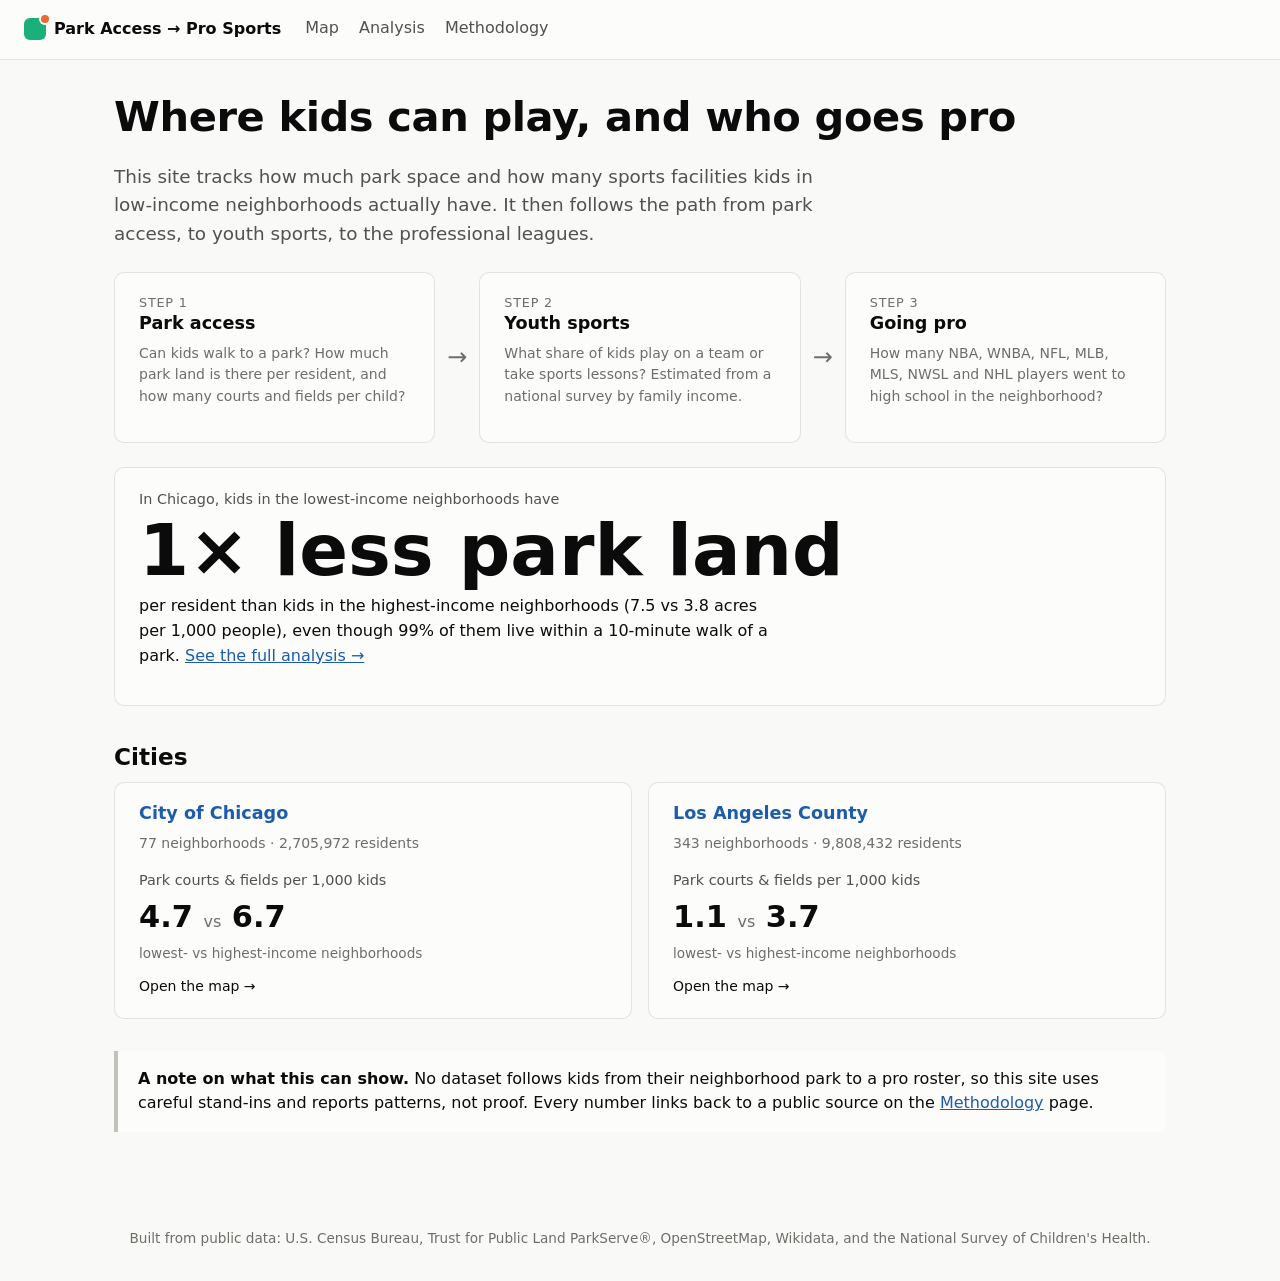
==== site/index.html @ cbe98364 "Add park access → pro sports website Static site tracking park access in low-income neighborhoods an" ====
<!doctype html>
<html lang="en">
<head>
  <meta charset="utf-8">
  <meta name="viewport" content="width=device-width, initial-scale=1">
  <title>Park Access → Pro Sports</title>
  <meta name="description" content="Tracking park access in low-income neighborhoods and how it connects to youth sports and professional athletes.">
  <link rel="stylesheet" href="css/style.css">
</head>
<body>
  <a class="skip-link" href="#main">Skip to content</a>
  <header class="site-header">
    <a class="brand" href="index.html"><span class="brand-mark" aria-hidden="true"></span>Park Access → Pro Sports</a>
    <nav class="site-nav" aria-label="Main">
      <a href="city.html" data-city-link>Map</a>
      <a href="analysis.html" data-city-link>Analysis</a>
      <a href="methodology.html" data-city-link>Methodology</a>
    </nav>
  </header>

  <main id="main" class="page">
    <h1>Where kids can play, and who goes pro</h1>
    <p class="lede">This site tracks how much park space and how many sports facilities kids in low-income
      neighborhoods actually have. It then follows the path from park access, to youth sports, to the
      professional leagues.</p>

    <div class="path" aria-label="The three steps this site tracks">
      <div class="card path-step"><div class="step-n">Step 1</div><h3>Park access</h3>
        <p class="small muted">Can kids walk to a park? How much park land is there per resident, and how many courts and fields per child?</p></div>
      <div class="arrow" aria-hidden="true">→</div>
      <div class="card path-step"><div class="step-n">Step 2</div><h3>Youth sports</h3>
        <p class="small muted">What share of kids play on a team or take sports lessons? Estimated from a national survey by family income.</p></div>
      <div class="arrow" aria-hidden="true">→</div>
      <div class="card path-step"><div class="step-n">Step 3</div><h3>Going pro</h3>
        <p class="small muted">How many NBA, WNBA, NFL, MLB, MLS, NWSL and NHL players went to high school in the neighborhood?</p></div>
    </div>

    <div id="headline"></div>

    <h2>Cities</h2>
    <div class="grid grid-3" id="cities"><p class="muted">Loading…</p></div>

    <div class="callout caution" style="margin-top:2rem">
      <strong>A note on what this can show.</strong> No dataset follows kids from their neighborhood park to a pro
      roster, so this site uses careful stand-ins and reports patterns, not proof. Every number links back to a
      public source on the <a href="methodology.html">Methodology</a> page.
    </div>
  </main>
  <footer class="site-footer">Built from public data: U.S. Census Bureau, Trust for Public Land ParkServe®, OpenStreetMap, Wikidata, and the National Survey of Children's Health.</footer>

  <script type="module">
    import { loadCities, fmt, fmtInt, escapeHtml, showError, setupCityNav } from "./js/data.js";
    try {
      const cities = await loadCities();
      setupCityNav(cities, cities[0].slug);
      document.getElementById("cities").innerHTML = cities.map((c) => {
        const lo = c.lowest_income_group, hi = c.highest_income_group;
        return `<a class="card city-card" href="city.html?city=${encodeURIComponent(c.slug)}">
          <h3>${escapeHtml(c.name)}</h3>
          <p class="small muted">${fmtInt(c.totals.neighborhoods)} neighborhoods · ${fmtInt(c.totals.pop)} residents</p>
          <div class="stat"><span class="stat-label">Park courts &amp; fields per 1,000 kids</span>
            <span class="stat-value">${fmt(lo.facilities_per_1k_kids, "dec1")} <span class="muted" style="font-size:1rem;font-weight:400">vs</span> ${fmt(hi.facilities_per_1k_kids, "dec1")}</span>
            <span class="stat-note">lowest- vs highest-income neighborhoods</span></div>
          <p class="small" style="margin:.75rem 0 0">Open the map →</p></a>`;
      }).join("");
      const c = cities[0], lo = c.lowest_income_group, hi = c.highest_income_group;
      document.getElementById("headline").innerHTML = `<section class="card" aria-label="Headline finding">
        <div class="stat-label">In ${escapeHtml(c.short_name)}, kids in the lowest-income neighborhoods have</div>
        <div class="hero-figure">${(hi.park_acres_per_1k / lo.park_acres_per_1k).toFixed(0)}× less park land</div>
        <p style="max-width:62ch">per resident than kids in the highest-income neighborhoods
          (${fmt(lo.park_acres_per_1k, "dec1")} vs ${fmt(hi.park_acres_per_1k, "dec1")} acres per 1,000 people), even though
          ${Math.round(lo.walk_access_pct * 100)}% of them live within a 10-minute walk of a park.
          <a href="analysis.html?city=${encodeURIComponent(c.slug)}">See the full analysis →</a></p></section>`;
    } catch (err) { showError(document.getElementById("cities"), err); }
  </script>
</body>
</html>
---- site/css/style.css ----
/* ------------------------------------------------------------------ tokens */
:root {
  color-scheme: light;
  --page: #f9f9f7;
  --surface: #fcfcfb;
  --surface-2: #f0efec;
  --text: #0b0b0b;
  --text-2: #52514e;
  --muted: #6f6d68;          /* darker than chart-muted so body text passes 4.5:1 */
  --grid: #e1e0d9;
  --axis: #c3c2b7;
  --border: rgba(11, 11, 11, 0.10);
  --accent: #2a78d6;         /* categorical slot 1 (blue) */
  --accent-ink: #1c5cab;     /* link / focus ink with >= 4.5:1 */
  --athlete: #eb6834;        /* slot 2 (orange) */
  --park: #1baf7a;           /* slot 3 (aqua) */
  --nodata: #e1e0d9;
  --focus: #1c5cab;
  /* sequential blue ramp, light -> dark (low -> high) */
  --seq-1: #cde2fb; --seq-2: #86b6ef; --seq-3: #3987e5; --seq-4: #1c5cab; --seq-5: #0d366b;
  /* ordinal ramp for income groups (starts at step 250 so every step clears 2:1) */
  --ord-1: #86b6ef; --ord-2: #5598e7; --ord-3: #2a78d6; --ord-4: #1c5cab; --ord-5: #0d366b;
  --font: system-ui, -apple-system, "Segoe UI", sans-serif;
  --radius: 10px;
}
@media (prefers-color-scheme: dark) {
  :root {
    color-scheme: dark;
    --page: #0d0d0d;
    --surface: #1a1a19;
    --surface-2: #262624;
    --text: #f0efec;
    --text-2: #c3c2b7;
    --muted: #a3a29b;
    --grid: #2c2c2a;
    --axis: #383835;
    --border: rgba(255, 255, 255, 0.10);
    --accent: #3987e5;
    --accent-ink: #86b6ef;
    --athlete: #d95926;
    --park: #199e70;
    --nodata: #383835;
    --focus: #86b6ef;
    /* on a dark surface "low" recedes toward the surface: dark -> light */
    --seq-1: #104281; --seq-2: #1c5cab; --seq-3: #2a78d6; --seq-4: #6da7ec; --seq-5: #b7d3f6;
    --ord-1: #184f95; --ord-2: #256abf; --ord-3: #3987e5; --ord-4: #6da7ec; --ord-5: #b7d3f6;
  }
}

/* ------------------------------------------------------------------ base */
* { box-sizing: border-box; }
html, body { margin: 0; }
body {
  font: 16px/1.55 var(--font);
  background: var(--page);
  color: var(--text);
}
a { color: var(--accent-ink); }
a:hover { text-decoration-thickness: 2px; }
:focus-visible { outline: 3px solid var(--focus); outline-offset: 2px; border-radius: 4px; }
h1, h2, h3 { line-height: 1.2; margin: 0 0 .5em; }
h1 { font-size: clamp(1.8rem, 3.5vw, 2.6rem); letter-spacing: -0.01em; }
h2 { font-size: 1.45rem; margin-top: 1.6em; }
h3 { font-size: 1.1rem; }
p { margin: 0 0 1em; }
.muted { color: var(--muted); }
.small { font-size: .875rem; }
.num { font-variant-numeric: tabular-nums; }
.visually-hidden {
  position: absolute !important; width: 1px; height: 1px; overflow: hidden;
  clip: rect(0 0 0 0); white-space: nowrap;
}
.skip-link { position: absolute; left: -999px; top: 0; background: var(--surface); padding: .5em 1em; z-index: 9999; }
.skip-link:focus { left: 8px; top: 8px; }

/* ------------------------------------------------------------------ header */
.site-header {
  display: flex; align-items: center; gap: 1.5rem; flex-wrap: wrap;
  padding: .75rem 1.5rem; background: var(--surface); border-bottom: 1px solid var(--border);
}
.brand { font-weight: 700; color: var(--text); text-decoration: none; display: flex; align-items: center; gap: .5rem; }
.brand-mark { width: 22px; height: 22px; border-radius: 6px; background: var(--park); display: inline-block; position: relative; }
.brand-mark::after { content: ""; position: absolute; width: 8px; height: 8px; border-radius: 50%; background: var(--athlete); right: -3px; top: -3px; box-shadow: 0 0 0 2px var(--surface); }
.site-nav { display: flex; gap: 1.25rem; flex-wrap: wrap; }
.site-nav a { color: var(--text-2); text-decoration: none; padding: .25rem 0; border-bottom: 2px solid transparent; }
.site-nav a[aria-current="page"], .site-nav a:hover { color: var(--text); border-bottom-color: var(--accent); }
.city-switch { margin-left: auto; }

select, input[type="search"], button {
  font: inherit; color: var(--text); background: var(--surface);
  border: 1px solid var(--axis); border-radius: 8px; padding: .4rem .6rem;
}
button { cursor: pointer; }
button:hover { background: var(--surface-2); }

/* ------------------------------------------------------------------ page layout */
.page { max-width: 1100px; margin: 0 auto; padding: 2rem 1.5rem 4rem; }
.lede { font-size: 1.15rem; color: var(--text-2); max-width: 60ch; }
.card {
  background: var(--surface); border: 1px solid var(--border); border-radius: var(--radius);
  padding: 1.25rem 1.5rem;
}
.grid { display: grid; gap: 1rem; }
.grid-3 { grid-template-columns: repeat(auto-fit, minmax(240px, 1fr)); }
.callout { border-left: 4px solid var(--accent); background: var(--surface); padding: 1rem 1.25rem; border-radius: 0 var(--radius) var(--radius) 0; }
.callout.caution { border-left-color: var(--axis); }

/* ------------------------------------------------------------------ stat tiles & hero */
.hero-figure { font-size: clamp(3rem, 7vw, 4.5rem); font-weight: 600; line-height: 1; margin: .25rem 0 .5rem; }
.stat { display: flex; flex-direction: column; gap: .15rem; }
.stat-label { color: var(--text-2); font-size: .9rem; }
.stat-value { font-size: 1.9rem; font-weight: 600; }
.stat-note { color: var(--muted); font-size: .85rem; }

/* the 3-step path */
.path { display: grid; grid-template-columns: 1fr auto 1fr auto 1fr; align-items: stretch; gap: .75rem; margin: 1.5rem 0; }
.path .arrow { align-self: center; color: var(--muted); font-size: 1.5rem; }
.path-step .step-n { font-size: .8rem; text-transform: uppercase; letter-spacing: .06em; color: var(--muted); }
@media (max-width: 760px) {
  .path { grid-template-columns: 1fr; }
  .path .arrow { transform: rotate(90deg); justify-self: center; }
}

/* ------------------------------------------------------------------ city cards */
.city-card { display: block; text-decoration: none; color: inherit; transition: border-color .15s; }
.city-card:hover { border-color: var(--accent); }
.city-card h3 { color: var(--accent-ink); }

/* ------------------------------------------------------------------ map page */
.map-layout {
  display: grid; grid-template-columns: 300px 1fr 360px;
  height: calc(100vh - 57px); min-height: 560px;
}
.sidebar, .detail { overflow-y: auto; background: var(--surface); padding: 1rem 1.25rem; }
.sidebar { border-right: 1px solid var(--border); }
.detail { border-left: 1px solid var(--border); }
#map { height: 100%; background: var(--surface-2); }
@media (max-width: 1100px) {
  .map-layout { grid-template-columns: 1fr; height: auto; }
  #map { height: 70vh; }
  .sidebar, .detail { border: 0; }
}
fieldset { border: 0; padding: 0; margin: 0 0 1.25rem; }
legend.group, .group-title { font-weight: 600; font-size: .8rem; text-transform: uppercase; letter-spacing: .06em; color: var(--muted); margin-bottom: .5rem; padding: 0; }
.layer-option { display: flex; gap: .5rem; align-items: flex-start; padding: .35rem .5rem; border-radius: 8px; cursor: pointer; }
.layer-option:hover { background: var(--surface-2); }
.layer-option input { margin-top: .3rem; accent-color: var(--accent); }
.layer-option .step-tag { font-size: .72rem; color: var(--muted); display: block; }
.check-option { display: flex; gap: .5rem; align-items: center; padding: .25rem .5rem; cursor: pointer; }
.check-option input { accent-color: var(--accent); }
.swatch-dot { width: 10px; height: 10px; border-radius: 50%; display: inline-block; box-shadow: 0 0 0 2px var(--surface); }

/* choropleth legend */
.legend-scale { display: flex; flex-direction: column; gap: 4px; }
.legend-row { display: flex; align-items: center; gap: .5rem; font-size: .85rem; }
.legend-swatch { width: 28px; height: 14px; border-radius: 3px; flex: none; }
.legend-swatch.nodata { background: repeating-linear-gradient(45deg, var(--nodata) 0 3px, transparent 3px 6px); border: 1px solid var(--axis); }

/* detail panel */
.detail h2 { margin-top: 0; }
.detail .placeholder { color: var(--muted); }
.path-v { display: flex; flex-direction: column; gap: .25rem; }
.metric-row { padding: .6rem 0; border-bottom: 1px solid var(--grid); }
.metric-row:last-child { border-bottom: 0; }
.metric-head { display: flex; justify-content: space-between; gap: .5rem; align-items: baseline; }
.metric-name { font-size: .9rem; color: var(--text-2); }
.metric-val { font-weight: 600; font-variant-numeric: tabular-nums; }
.metric-compare { font-size: .8rem; color: var(--muted); }
.meter { position: relative; height: 8px; border-radius: 4px; background: var(--surface-2); margin: .35rem 0 .15rem; }
.meter-fill { position: absolute; left: 0; top: 0; bottom: 0; border-radius: 4px; background: var(--accent); }
.meter-median { position: absolute; top: -4px; bottom: -4px; width: 2px; background: var(--text-2); border-radius: 1px; }
.step-header { font-size: .78rem; text-transform: uppercase; letter-spacing: .06em; color: var(--muted); margin-top: 1rem; }
.badge { display: inline-block; font-size: .75rem; padding: .1rem .5rem; border-radius: 999px; background: var(--surface-2); color: var(--text-2); }
.athlete-list { list-style: none; padding: 0; margin: .5rem 0 0; font-size: .9rem; }
.athlete-list li { padding: .3rem 0; border-bottom: 1px solid var(--grid); }
.athlete-list .meta { color: var(--muted); font-size: .8rem; }

/* tables */
.table-wrap { overflow-x: auto; max-height: 70vh; }
table { border-collapse: collapse; width: 100%; font-size: .9rem; }
th, td { text-align: left; padding: .45rem .6rem; border-bottom: 1px solid var(--grid); }
td.n, th.n { text-align: right; font-variant-numeric: tabular-nums; }
th { position: sticky; top: 0; background: var(--surface); font-weight: 600; color: var(--text-2); }
th button { all: unset; cursor: pointer; }
th button:focus-visible { outline: 3px solid var(--focus); }
tr.clickable { cursor: pointer; }
tr.clickable:hover { background: var(--surface-2); }

/* Leaflet theming */
.leaflet-container { font: inherit; }
.leaflet-tooltip { background: var(--surface); color: var(--text); border: 1px solid var(--border); box-shadow: 0 2px 8px rgba(0,0,0,.12); border-radius: 8px; padding: .4rem .6rem; }
.leaflet-tooltip-top:before { border-top-color: var(--surface); }
.leaflet-popup-content-wrapper, .leaflet-popup-tip { background: var(--surface); color: var(--text); }

/* ------------------------------------------------------------------ analysis charts */
.bars { display: flex; flex-direction: column; gap: .55rem; margin-top: .75rem; }
.bar-row { display: grid; grid-template-columns: 7.5rem 1fr; align-items: center; gap: .6rem; font-size: .875rem; }
.bar-label { color: var(--text-2); }
.bar-track { position: relative; height: 16px; display: flex; align-items: center; }
.bar-scale { flex: 0 0 calc(100% - 3.5rem); display: flex; }
.bar { height: 16px; border-radius: 0 4px 4px 0; background: var(--accent); min-width: 2px; }
.bar-value { margin-left: .4rem; font-variant-numeric: tabular-nums; color: var(--text); white-space: nowrap; }
.multiples { display: grid; grid-template-columns: repeat(auto-fit, minmax(300px, 1fr)); gap: 1rem; }
.multiples .card h3 { font-size: 1rem; }
.chart-controls { display: flex; flex-wrap: wrap; gap: 1rem; align-items: end; margin-bottom: .75rem; }
.chart-controls label { display: flex; flex-direction: column; gap: .25rem; font-size: .85rem; color: var(--text-2); }
.chart-box { overflow-x: auto; }
.chart-box svg { max-width: 100%; height: auto; }
.legend-inline { display: flex; flex-wrap: wrap; gap: 1rem; font-size: .85rem; color: var(--text-2); margin: .5rem 0; }
.legend-inline span { display: inline-flex; align-items: center; gap: .35rem; }
.corr-list { list-style: none; padding: 0; margin: 0; }
.corr-list li { padding: .75rem 0; border-bottom: 1px solid var(--grid); }
.corr-strength { font-weight: 600; }

footer.site-footer { color: var(--muted); font-size: .85rem; padding: 2rem 1.5rem; text-align: center; }
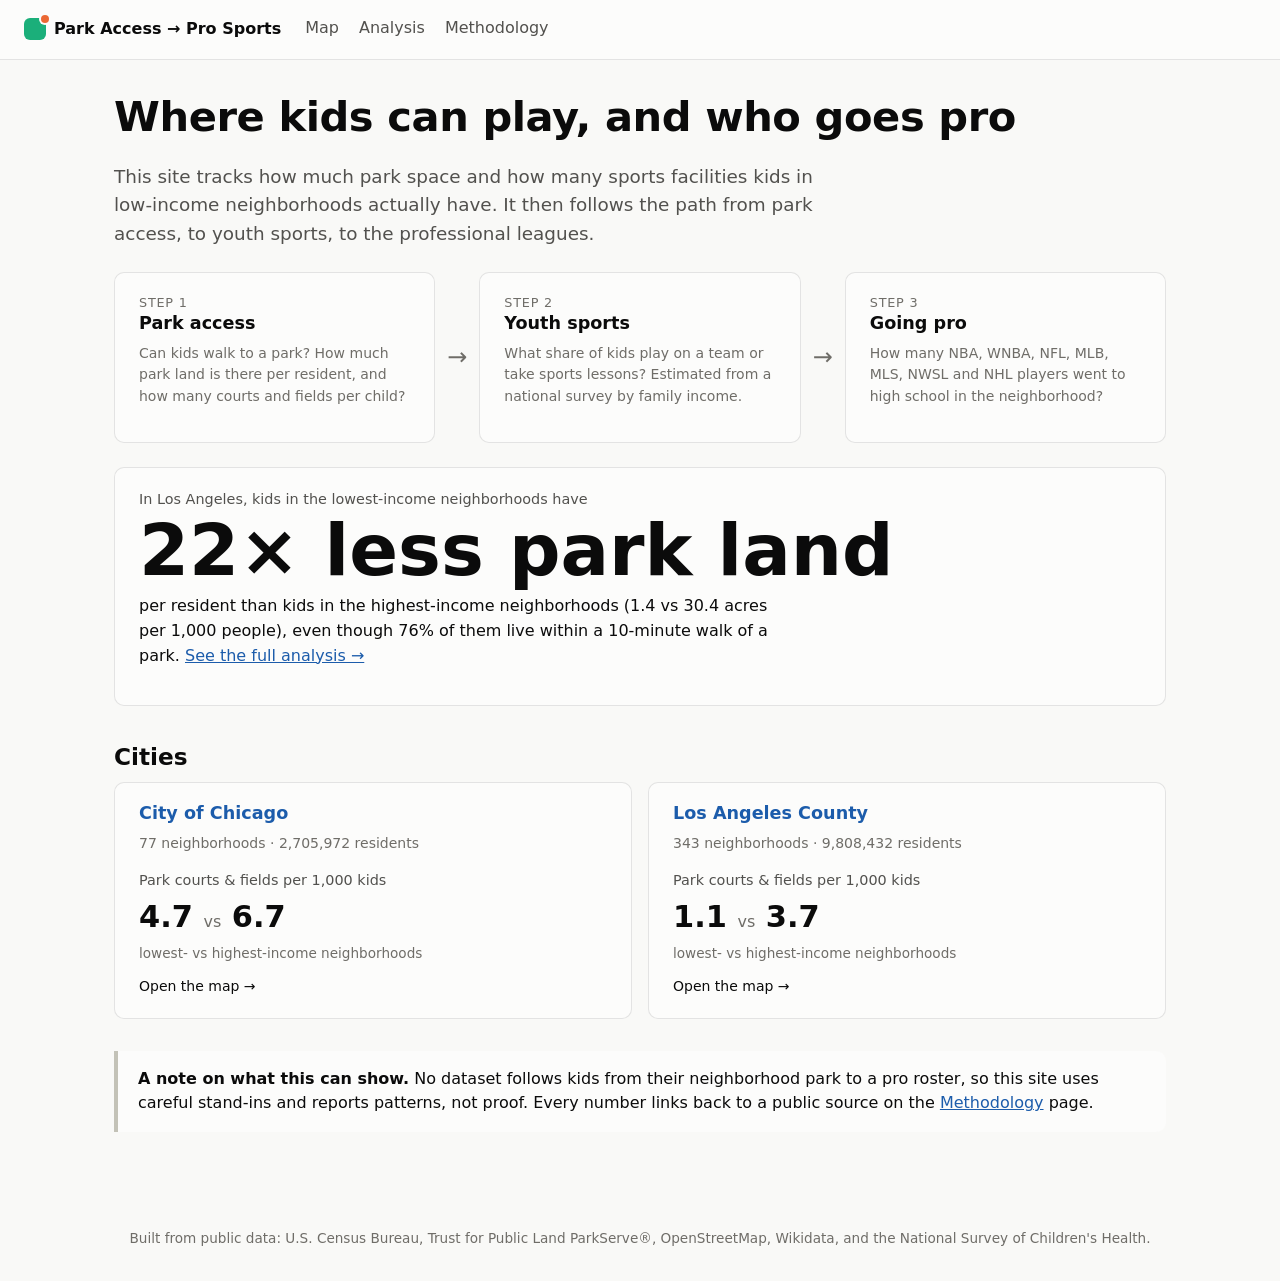
==== commit 89356040: "Word headline findings from each city's own numbers The analysis and landing headlines assumed LA's " ====
--- a/site/index.html
+++ b/site/index.html
@@ -49,7 +49,7 @@
   <footer class="site-footer">Built from public data: U.S. Census Bureau, Trust for Public Land ParkServe®, OpenStreetMap, Wikidata, and the National Survey of Children's Health.</footer>
 
   <script type="module">
-    import { loadCities, fmt, fmtInt, escapeHtml, showError, setupCityNav } from "./js/data.js";
+    import { loadCities, fmt, fmtInt, escapeHtml, showError, setupCityNav, gap } from "./js/data.js";
     try {
       const cities = await loadCities();
       setupCityNav(cities, cities[0].slug);
@@ -63,14 +63,19 @@
             <span class="stat-note">lowest- vs highest-income neighborhoods</span></div>
           <p class="small" style="margin:.75rem 0 0">Open the map →</p></a>`;
       }).join("");
-      const c = cities[0], lo = c.lowest_income_group, hi = c.highest_income_group;
-      document.getElementById("headline").innerHTML = `<section class="card" aria-label="Headline finding">
-        <div class="stat-label">In ${escapeHtml(c.short_name)}, kids in the lowest-income neighborhoods have</div>
-        <div class="hero-figure">${(hi.park_acres_per_1k / lo.park_acres_per_1k).toFixed(0)}× less park land</div>
-        <p style="max-width:62ch">per resident than kids in the highest-income neighborhoods
-          (${fmt(lo.park_acres_per_1k, "dec1")} vs ${fmt(hi.park_acres_per_1k, "dec1")} acres per 1,000 people), even though
-          ${Math.round(lo.walk_access_pct * 100)}% of them live within a 10-minute walk of a park.
-          <a href="analysis.html?city=${encodeURIComponent(c.slug)}">See the full analysis →</a></p></section>`;
+      // Feature the city with the widest park-land gap, worded from its own numbers.
+      const withGap = cities.map((c) => ({ c, g: gap(c.lowest_income_group.park_acres_per_1k, c.highest_income_group.park_acres_per_1k) }));
+      const pick = withGap.filter((x) => x.g.dir === "less").sort((a, b) => b.g.n - a.g.n)[0];
+      if (pick) {
+        const { c, g } = pick, lo = c.lowest_income_group, hi = c.highest_income_group;
+        document.getElementById("headline").innerHTML = `<section class="card" aria-label="Headline finding">
+          <div class="stat-label">In ${escapeHtml(c.short_name)}, kids in the lowest-income neighborhoods have</div>
+          <div class="hero-figure">${g.text}× less park land</div>
+          <p style="max-width:62ch">per resident than kids in the highest-income neighborhoods
+            (${fmt(lo.park_acres_per_1k, "dec1")} vs ${fmt(hi.park_acres_per_1k, "dec1")} acres per 1,000 people), even though
+            ${Math.round(lo.walk_access_pct * 100)}% of them live within a 10-minute walk of a park.
+            <a href="analysis.html?city=${encodeURIComponent(c.slug)}">See the full analysis →</a></p></section>`;
+      }
     } catch (err) { showError(document.getElementById("cities"), err); }
   </script>
 </body>
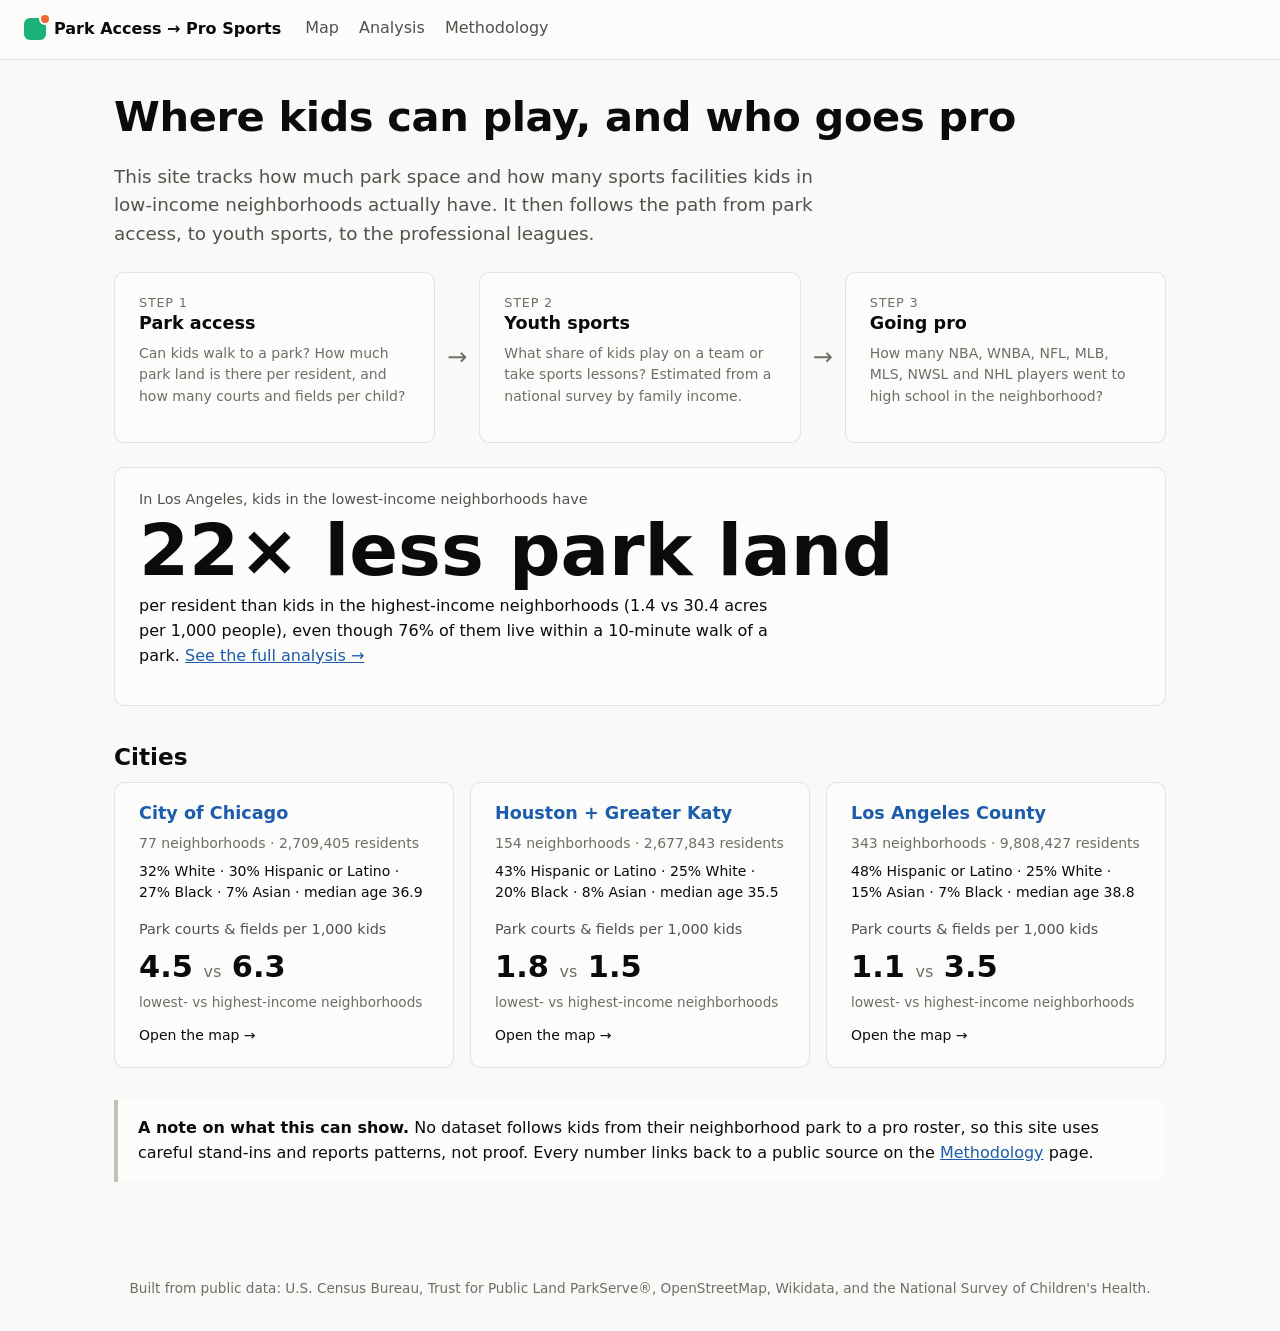
==== commit eaba9442: "Add demographics, merge greater Katy into Houston, fix map page scrolling Demographics - Race/ethnic" ====
--- a/site/index.html
+++ b/site/index.html
@@ -5,7 +5,7 @@
   <meta name="viewport" content="width=device-width, initial-scale=1">
   <title>Park Access → Pro Sports</title>
   <meta name="description" content="Tracking park access in low-income neighborhoods and how it connects to youth sports and professional athletes.">
-  <link rel="stylesheet" href="css/style.css">
+  <link rel="stylesheet" href="css/style.css?v=__VERSION__">
 </head>
 <body>
   <a class="skip-link" href="#main">Skip to content</a>
@@ -49,7 +49,7 @@
   <footer class="site-footer">Built from public data: U.S. Census Bureau, Trust for Public Land ParkServe®, OpenStreetMap, Wikidata, and the National Survey of Children's Health.</footer>
 
   <script type="module">
-    import { loadCities, fmt, fmtInt, escapeHtml, showError, setupCityNav, gap } from "./js/data.js";
+    import { loadCities, fmt, fmtInt, escapeHtml, showError, setupCityNav, gap } from "./js/data.js?v=__VERSION__";
     try {
       const cities = await loadCities();
       setupCityNav(cities, cities[0].slug);
@@ -58,6 +58,8 @@
         return `<a class="card city-card" href="city.html?city=${encodeURIComponent(c.slug)}">
           <h3>${escapeHtml(c.name)}</h3>
           <p class="small muted">${fmtInt(c.totals.neighborhoods)} neighborhoods · ${fmtInt(c.totals.pop)} residents</p>
+          ${c.demographics ? `<p class="small" style="margin-top:-.5rem">${Object.entries(c.demographics.race).sort((a, b) => b[1] - a[1]).slice(0, 4)
+            .map(([k, v]) => `${Math.round(v * 100)}% ${escapeHtml(c.demographics.labels.race[k])}`).join(" · ")} · median age ${c.demographics.median_age}</p>` : ""}
           <div class="stat"><span class="stat-label">Park courts &amp; fields per 1,000 kids</span>
             <span class="stat-value">${fmt(lo.facilities_per_1k_kids, "dec1")} <span class="muted" style="font-size:1rem;font-weight:400">vs</span> ${fmt(hi.facilities_per_1k_kids, "dec1")}</span>
             <span class="stat-note">lowest- vs highest-income neighborhoods</span></div>
--- a/site/css/style.css
+++ b/site/css/style.css
@@ -20,6 +20,9 @@
   --seq-1: #cde2fb; --seq-2: #86b6ef; --seq-3: #3987e5; --seq-4: #1c5cab; --seq-5: #0d366b;
   /* ordinal ramp for income groups (starts at step 250 so every step clears 2:1) */
   --ord-1: #86b6ef; --ord-2: #5598e7; --ord-3: #2a78d6; --ord-4: #1c5cab; --ord-5: #0d366b;
+  /* categorical slots in fixed order (validated palette) */
+  --cat-1: #2a78d6; --cat-2: #eb6834; --cat-3: #1baf7a; --cat-4: #eda100;
+  --cat-5: #e87ba4; --cat-6: #008300; --cat-7: #6250d6; --cat-8: #e34948;
   --font: system-ui, -apple-system, "Segoe UI", sans-serif;
   --radius: 10px;
 }
@@ -44,6 +47,8 @@
     /* on a dark surface "low" recedes toward the surface: dark -> light */
     --seq-1: #104281; --seq-2: #1c5cab; --seq-3: #2a78d6; --seq-4: #6da7ec; --seq-5: #b7d3f6;
     --ord-1: #184f95; --ord-2: #256abf; --ord-3: #3987e5; --ord-4: #6da7ec; --ord-5: #b7d3f6;
+    --cat-1: #3987e5; --cat-2: #d95926; --cat-3: #199e70; --cat-4: #c98500;
+    --cat-5: #d55181; --cat-6: #0ca30c; --cat-7: #9085e9; --cat-8: #e66767;
   }
 }
 
@@ -131,11 +136,23 @@
   display: grid; grid-template-columns: 300px 1fr 360px;
   height: calc(100vh - 57px); min-height: 560px;
 }
-.sidebar, .detail { overflow-y: auto; background: var(--surface); padding: 1rem 1.25rem; }
+/* Map page on desktop: the page is exactly the window, so it never scrolls. The
+   header and map stay put and only the side panels scroll, each inside itself. */
+body.map-page { height: 100vh; height: 100dvh; display: flex; flex-direction: column; overflow: hidden; }
+body.map-page .site-header { flex: none; }
+body.map-page .map-layout { flex: 1 1 auto; height: auto; min-height: 0; grid-template-rows: minmax(0, 1fr); }
+.map-layout > * { min-height: 0; }
+/* position: relative keeps absolutely positioned children (e.g. screen-reader-only
+   labels) inside the scrolling panel instead of stretching the whole page. */
+.sidebar, .detail { position: relative; overflow-y: auto; overscroll-behavior: contain; background: var(--surface); padding: 1rem 1.25rem; }
+#table-view { overscroll-behavior: contain; }
 .sidebar { border-right: 1px solid var(--border); }
 .detail { border-left: 1px solid var(--border); }
 #map { height: 100%; background: var(--surface-2); }
 @media (max-width: 1100px) {
+  /* Stacked layout on smaller screens: let the page scroll normally again. */
+  body.map-page { height: auto; display: block; overflow: visible; }
+  body.map-page .map-layout { grid-template-rows: none; }
   .map-layout { grid-template-columns: 1fr; height: auto; }
   #map { height: 70vh; }
   .sidebar, .detail { border: 0; }
@@ -149,6 +166,23 @@
 .check-option { display: flex; gap: .5rem; align-items: center; padding: .25rem .5rem; cursor: pointer; }
 .check-option input { accent-color: var(--accent); }
 .swatch-dot { width: 10px; height: 10px; border-radius: 50%; display: inline-block; box-shadow: 0 0 0 2px var(--surface); }
+
+/* map legend (Leaflet control, bottom-right) */
+.map-legend {
+  background: var(--surface); color: var(--text); border: 1px solid var(--border); border-radius: var(--radius);
+  box-shadow: 0 2px 10px rgba(0,0,0,.15); padding: .7rem .9rem; width: 270px; max-height: calc(100vh - 140px); overflow-y: auto;
+  font-size: .85rem; line-height: 1.4;
+}
+.legend-top { display: flex; justify-content: space-between; align-items: center; gap: .5rem; }
+.legend-title { font-size: .95rem; margin: 0; }
+.legend-toggle { font-size: .8rem; padding: .15rem .55rem; }
+.legend-section { border-top: 1px solid var(--grid); margin-top: .6rem; padding-top: .6rem; }
+.legend-heading { font-weight: 600; display: flex; align-items: center; gap: .4rem; margin-bottom: .2rem; }
+.legend-metric { color: var(--text-2); margin-bottom: .4rem; }
+.legend-note { color: var(--muted); font-size: .78rem; margin: .45rem 0 0; }
+.legend-circles { display: flex; align-items: flex-end; gap: .8rem; margin-top: .5rem; }
+.legend-circle { display: flex; flex-direction: column; align-items: center; font-variant-numeric: tabular-nums; color: var(--text-2); }
+@media (max-width: 1100px) { .map-legend { width: 230px; max-height: 50vh; } }
 
 /* choropleth legend */
 .legend-scale { display: flex; flex-direction: column; gap: 4px; }
@@ -213,3 +247,21 @@
 .corr-strength { font-weight: 600; }
 
 footer.site-footer { color: var(--muted); font-size: .85rem; padding: 2rem 1.5rem; text-align: center; }
+
+/* demographics: thin segmented bars (2px surface gap between parts) + legend */
+.seg-bar { display: flex; gap: 2px; height: 8px; margin: .45rem 0 .5rem; }
+.seg-bar span { border-radius: 2px; min-width: 2px; }
+.seg-bar span:first-child { border-radius: 4px 2px 2px 4px; }
+.seg-bar span:last-child { border-radius: 2px 4px 4px 2px; }
+.seg-legend { list-style: none; padding: 0; margin: 0 0 .5rem; display: flex; flex-wrap: wrap; gap: .25rem .9rem; font-size: .82rem; color: var(--text-2); }
+.seg-legend li { display: inline-flex; align-items: center; gap: .35rem; }
+.seg-legend strong { color: var(--text); font-variant-numeric: tabular-nums; font-weight: 600; }
+.demo-block { padding: .5rem 0; border-bottom: 1px solid var(--grid); }
+.demo-block:last-child { border-bottom: 0; }
+.demo-title { font-size: .9rem; color: var(--text-2); display: flex; justify-content: space-between; gap: .5rem; }
+.demo-rows { display: flex; flex-direction: column; gap: .6rem; }
+.demo-row { display: grid; grid-template-columns: 7.5rem 1fr; gap: .75rem; align-items: start; }
+.demo-row .seg-bar { margin-top: .4rem; }
+@media (max-width: 640px) { .demo-row { grid-template-columns: 1fr; } }
+.layer-group-title { font-size: .75rem; font-weight: 600; color: var(--muted); margin: .7rem .5rem .15rem; }
+.layer-group-title:first-child { margin-top: 0; }
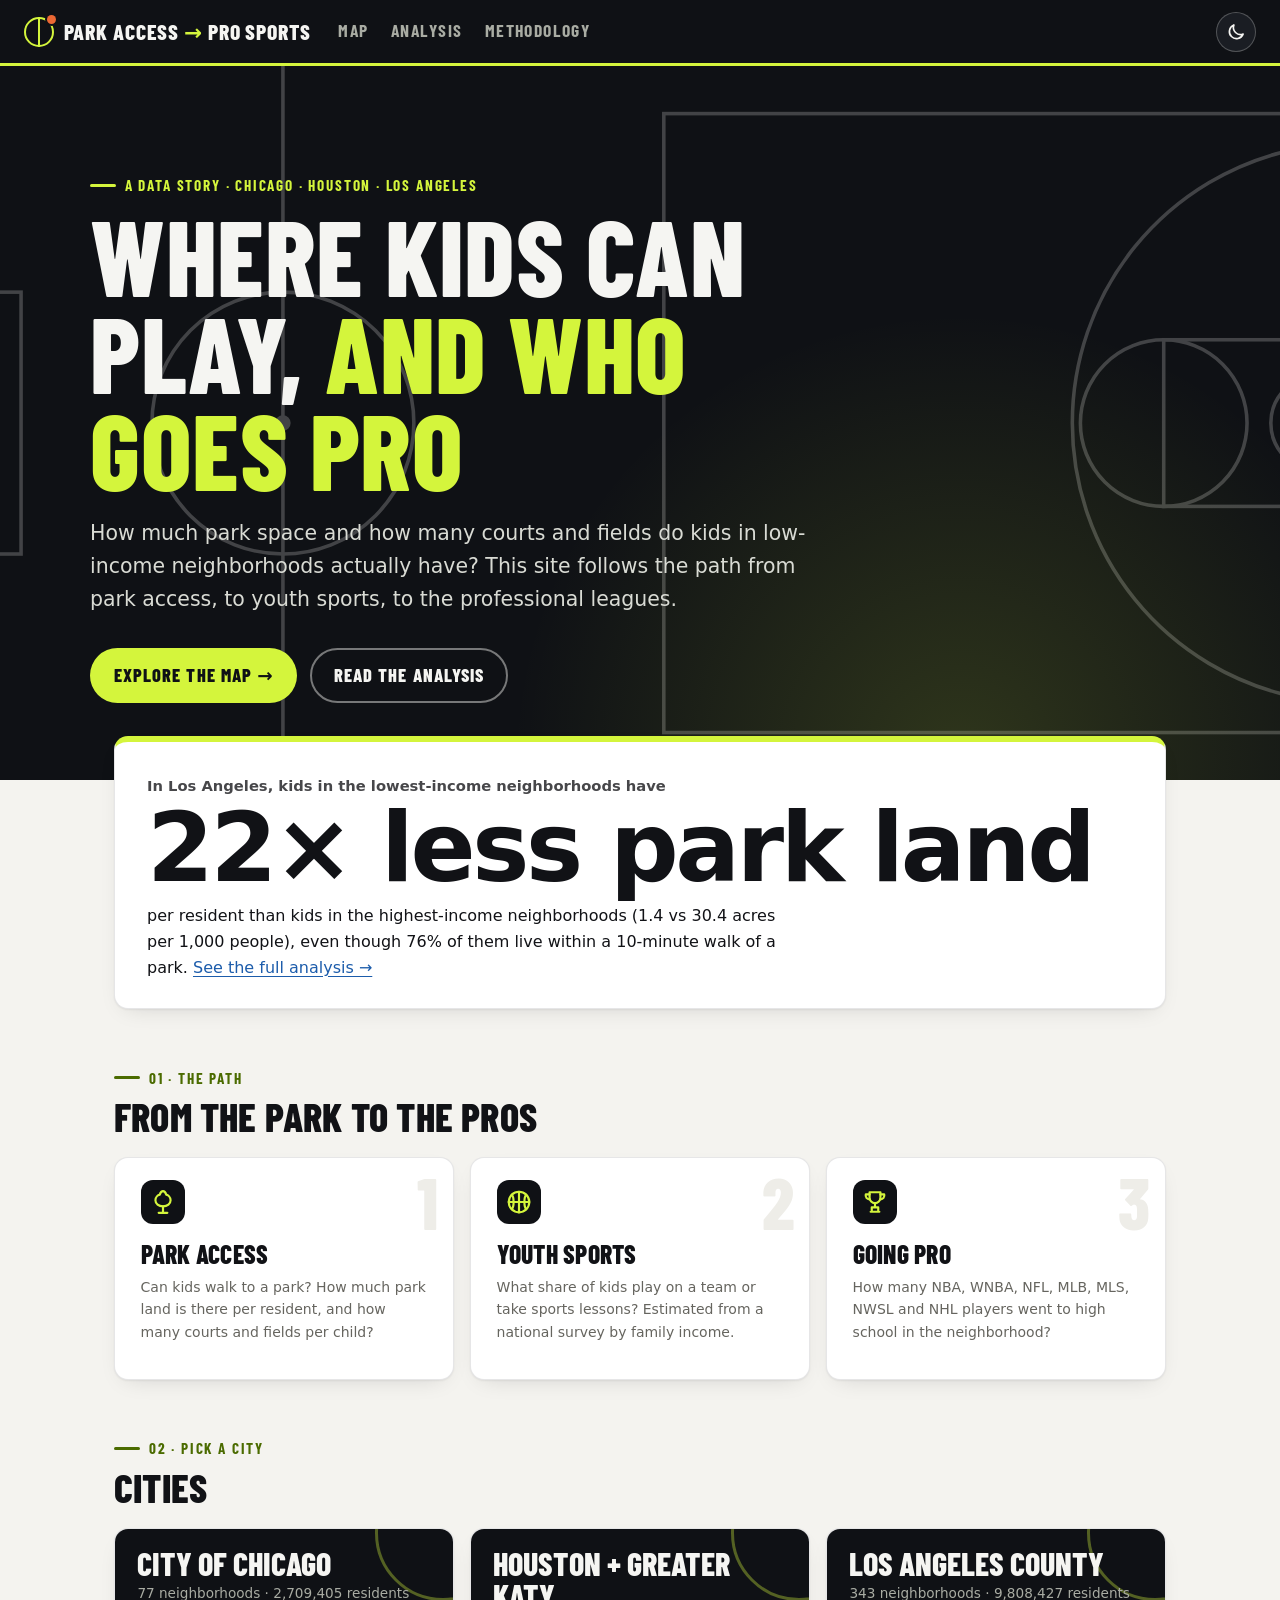
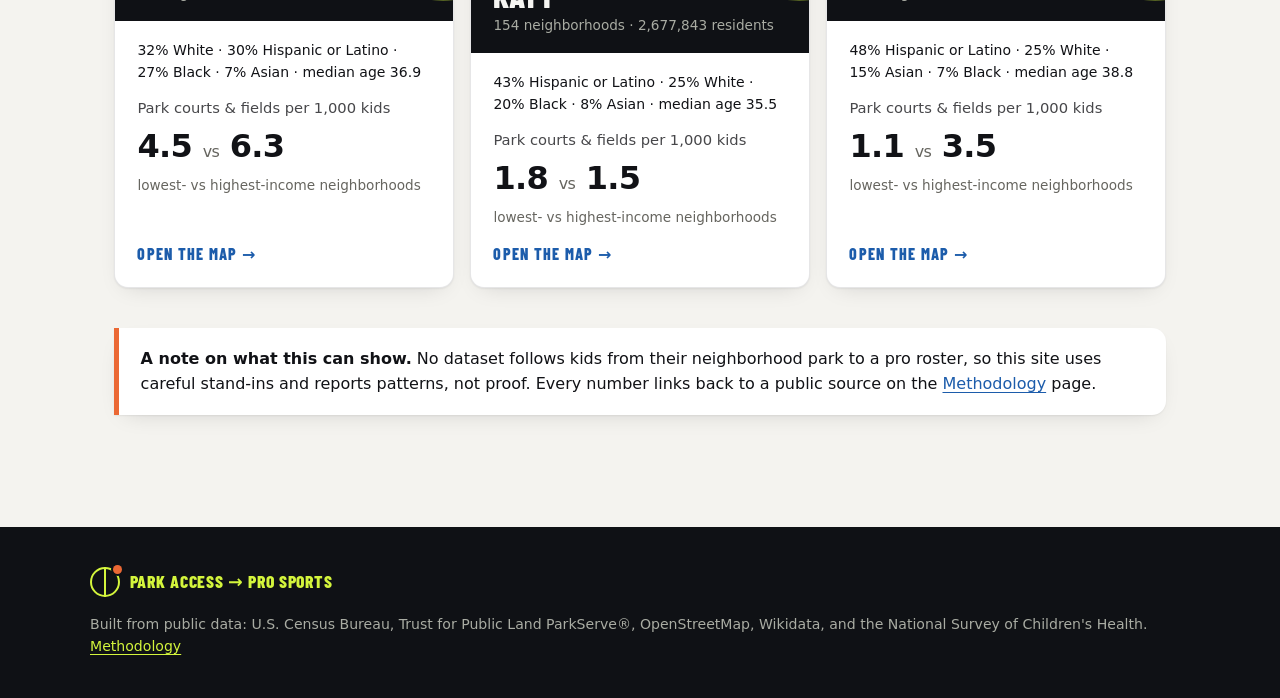
==== commit 35b91429: "Redesign the site in a bold sports-editorial style - New design system: Barlow Condensed display typ" ====
--- a/site/index.html
+++ b/site/index.html
@@ -5,80 +5,129 @@
   <meta name="viewport" content="width=device-width, initial-scale=1">
   <title>Park Access → Pro Sports</title>
   <meta name="description" content="Tracking park access in low-income neighborhoods and how it connects to youth sports and professional athletes.">
+  <script>try{var t=localStorage.getItem("theme");if(t)document.documentElement.dataset.theme=t}catch(e){}</script>
   <link rel="stylesheet" href="css/style.css?v=__VERSION__">
 </head>
 <body>
   <a class="skip-link" href="#main">Skip to content</a>
   <header class="site-header">
-    <a class="brand" href="index.html"><span class="brand-mark" aria-hidden="true"></span>Park Access → Pro Sports</a>
+    <a class="brand" href="index.html"><span class="brand-mark" aria-hidden="true"></span><span>Park Access <span class="brand-accent">→</span> Pro Sports</span></a>
     <nav class="site-nav" aria-label="Main">
       <a href="city.html" data-city-link>Map</a>
       <a href="analysis.html" data-city-link>Analysis</a>
       <a href="methodology.html" data-city-link>Methodology</a>
     </nav>
+    <div class="header-tools"></div>
   </header>
 
-  <main id="main" class="page">
-    <h1>Where kids can play, and who goes pro</h1>
-    <p class="lede">This site tracks how much park space and how many sports facilities kids in low-income
-      neighborhoods actually have. It then follows the path from park access, to youth sports, to the
-      professional leagues.</p>
+  <main id="main">
+    <section class="hero" aria-labelledby="hero-title">
+      <!-- Original line art: a soccer pitch's center circle on the left, a basketball half court on the right. -->
+      <svg class="hero-court" viewBox="0 0 1200 600" preserveAspectRatio="xMidYMid slice" aria-hidden="true"
+           fill="none" stroke="#f5f5f2" stroke-width="3">
+        <line x1="300" y1="-20" x2="300" y2="620"/>
+        <circle cx="300" cy="300" r="110"/>
+        <circle cx="300" cy="300" r="5" fill="#f5f5f2"/>
+        <rect x="-40" y="190" width="120" height="220"/>
+        <rect x="620" y="40" width="620" height="520"/>
+        <rect x="1040" y="230" width="200" height="140"/>
+        <circle cx="1040" cy="300" r="70"/>
+        <path d="M1240 70 H1150 A235 235 0 0 0 1150 530 H1240"/>
+        <line x1="1186" y1="270" x2="1186" y2="330" stroke="#d4f53c" stroke-width="5"/>
+        <circle cx="1170" cy="300" r="12" stroke="#d4f53c"/>
+        <path d="M1170 260 A40 40 0 0 0 1170 340" stroke-dasharray="0"/>
+      </svg>
+      <div class="hero-inner">
+        <div class="kicker" id="hero-kicker">A data story</div>
+        <h1 id="hero-title">Where kids can play, <em>and who goes pro</em></h1>
+        <p class="hero-dek">How much park space and how many courts and fields do kids in low-income neighborhoods
+          actually have? This site follows the path from park access, to youth sports, to the professional leagues.</p>
+        <div class="hero-ctas">
+          <a class="btn btn-primary" id="cta-map" href="city.html">Explore the map →</a>
+          <a class="btn btn-ghost" id="cta-analysis" href="analysis.html">Read the analysis</a>
+        </div>
+      </div>
+    </section>
 
-    <div class="path" aria-label="The three steps this site tracks">
-      <div class="card path-step"><div class="step-n">Step 1</div><h3>Park access</h3>
-        <p class="small muted">Can kids walk to a park? How much park land is there per resident, and how many courts and fields per child?</p></div>
-      <div class="arrow" aria-hidden="true">→</div>
-      <div class="card path-step"><div class="step-n">Step 2</div><h3>Youth sports</h3>
-        <p class="small muted">What share of kids play on a team or take sports lessons? Estimated from a national survey by family income.</p></div>
-      <div class="arrow" aria-hidden="true">→</div>
-      <div class="card path-step"><div class="step-n">Step 3</div><h3>Going pro</h3>
-        <p class="small muted">How many NBA, WNBA, NFL, MLB, MLS, NWSL and NHL players went to high school in the neighborhood?</p></div>
-    </div>
+    <div class="page" style="padding-top:0">
+      <div class="stat-band" id="headline"></div>
 
-    <div id="headline"></div>
+      <div class="section-head">
+        <div class="kicker">01 · The path</div>
+        <h2>From the park to the pros</h2>
+      </div>
+      <div class="path" aria-label="The three steps this site tracks">
+        <div class="card path-step"><span class="step-n" aria-hidden="true">1</span>
+          <span class="step-icon" aria-hidden="true"><svg viewBox="0 0 24 24" fill="none" stroke="currentColor" stroke-width="2" stroke-linecap="round" stroke-linejoin="round"><path d="M12 22v-6"/><path d="M12 16c-4 0-7-2.4-7-5.6C5 7.5 7.4 5.6 9 5.2 9.6 3.4 10.7 2 12 2s2.4 1.4 3 3.2c1.6.4 4 2.3 4 5.2 0 3.2-3 5.6-7 5.6Z"/><path d="M8 22h8"/></svg></span>
+          <h3>Park access</h3>
+          <p class="small muted">Can kids walk to a park? How much park land is there per resident, and how many courts and fields per child?</p></div>
+        <div class="card path-step"><span class="step-n" aria-hidden="true">2</span>
+          <span class="step-icon" aria-hidden="true"><svg viewBox="0 0 24 24" fill="none" stroke="currentColor" stroke-width="2" stroke-linecap="round"><circle cx="12" cy="12" r="9.5"/><path d="M2.5 12h19M12 2.5v19"/><path d="M5.3 5.3c2.3 2.2 2.3 11.2 0 13.4M18.7 5.3c-2.3 2.2-2.3 11.2 0 13.4"/></svg></span>
+          <h3>Youth sports</h3>
+          <p class="small muted">What share of kids play on a team or take sports lessons? Estimated from a national survey by family income.</p></div>
+        <div class="card path-step"><span class="step-n" aria-hidden="true">3</span>
+          <span class="step-icon" aria-hidden="true"><svg viewBox="0 0 24 24" fill="none" stroke="currentColor" stroke-width="2" stroke-linecap="round" stroke-linejoin="round"><path d="M7 3h10v5a5 5 0 0 1-10 0Z"/><path d="M7 5H3.5a3.5 3.5 0 0 0 3.6 4.5M17 5h3.5a3.5 3.5 0 0 1-3.6 4.5"/><path d="M12 13v4M8 21h8M9 17h6v4H9z"/></svg></span>
+          <h3>Going pro</h3>
+          <p class="small muted">How many NBA, WNBA, NFL, MLB, MLS, NWSL and NHL players went to high school in the neighborhood?</p></div>
+      </div>
 
-    <h2>Cities</h2>
-    <div class="grid grid-3" id="cities"><p class="muted">Loading…</p></div>
+      <div class="section-head">
+        <div class="kicker">02 · Pick a city</div>
+        <h2>Cities</h2>
+      </div>
+      <div class="city-grid" id="cities"><p class="muted">Loading…</p></div>
 
-    <div class="callout caution" style="margin-top:2rem">
-      <strong>A note on what this can show.</strong> No dataset follows kids from their neighborhood park to a pro
-      roster, so this site uses careful stand-ins and reports patterns, not proof. Every number links back to a
-      public source on the <a href="methodology.html">Methodology</a> page.
+      <div class="callout caution" style="margin-top:2.5rem">
+        <strong>A note on what this can show.</strong> No dataset follows kids from their neighborhood park to a pro
+        roster, so this site uses careful stand-ins and reports patterns, not proof. Every number links back to a
+        public source on the <a href="methodology.html">Methodology</a> page.
+      </div>
     </div>
   </main>
-  <footer class="site-footer">Built from public data: U.S. Census Bureau, Trust for Public Land ParkServe®, OpenStreetMap, Wikidata, and the National Survey of Children's Health.</footer>
+  <footer class="site-footer"><div class="footer-inner">
+    <a class="brand" href="index.html"><span class="brand-mark" aria-hidden="true"></span><span>Park Access <span class="brand-accent">→</span> Pro Sports</span></a>
+    <div>Built from public data: U.S. Census Bureau, Trust for Public Land ParkServe®, OpenStreetMap, Wikidata, and the
+      National Survey of Children's Health. <a href="methodology.html">Methodology</a></div>
+  </div></footer>
 
   <script type="module">
     import { loadCities, fmt, fmtInt, escapeHtml, showError, setupCityNav, gap } from "./js/data.js?v=__VERSION__";
     try {
       const cities = await loadCities();
       setupCityNav(cities, cities[0].slug);
+      document.getElementById("hero-kicker").textContent = `A data story · ${cities.map((c) => c.short_name).join(" · ")}`;
       document.getElementById("cities").innerHTML = cities.map((c) => {
         const lo = c.lowest_income_group, hi = c.highest_income_group;
+        const demo = c.demographics ? Object.entries(c.demographics.race).sort((a, b) => b[1] - a[1]).slice(0, 4)
+          .map(([k, v]) => `${Math.round(v * 100)}% ${escapeHtml(c.demographics.labels.race[k])}`).join(" · ") + ` · median age ${c.demographics.median_age}` : "";
         return `<a class="card city-card" href="city.html?city=${encodeURIComponent(c.slug)}">
-          <h3>${escapeHtml(c.name)}</h3>
-          <p class="small muted">${fmtInt(c.totals.neighborhoods)} neighborhoods · ${fmtInt(c.totals.pop)} residents</p>
-          ${c.demographics ? `<p class="small" style="margin-top:-.5rem">${Object.entries(c.demographics.race).sort((a, b) => b[1] - a[1]).slice(0, 4)
-            .map(([k, v]) => `${Math.round(v * 100)}% ${escapeHtml(c.demographics.labels.race[k])}`).join(" · ")} · median age ${c.demographics.median_age}</p>` : ""}
-          <div class="stat"><span class="stat-label">Park courts &amp; fields per 1,000 kids</span>
-            <span class="stat-value">${fmt(lo.facilities_per_1k_kids, "dec1")} <span class="muted" style="font-size:1rem;font-weight:400">vs</span> ${fmt(hi.facilities_per_1k_kids, "dec1")}</span>
-            <span class="stat-note">lowest- vs highest-income neighborhoods</span></div>
-          <p class="small" style="margin:.75rem 0 0">Open the map →</p></a>`;
+          <div class="city-top"><h3>${escapeHtml(c.name)}</h3>
+            <p class="city-meta">${fmtInt(c.totals.neighborhoods)} neighborhoods · ${fmtInt(c.totals.pop)} residents</p></div>
+          <div class="city-body">
+            ${demo ? `<p class="small" style="margin:0">${demo}</p>` : ""}
+            <div class="stat"><span class="stat-label">Park courts &amp; fields per 1,000 kids</span>
+              <span class="stat-value">${fmt(lo.facilities_per_1k_kids, "dec1")} <span class="muted" style="font-size:1rem;font-weight:500">vs</span> ${fmt(hi.facilities_per_1k_kids, "dec1")}</span>
+              <span class="stat-note">lowest- vs highest-income neighborhoods</span></div>
+            <span class="city-cta">Open the map →</span></div></a>`;
       }).join("");
       // Feature the city with the widest park-land gap, worded from its own numbers.
       const withGap = cities.map((c) => ({ c, g: gap(c.lowest_income_group.park_acres_per_1k, c.highest_income_group.park_acres_per_1k) }));
       const pick = withGap.filter((x) => x.g.dir === "less").sort((a, b) => b.g.n - a.g.n)[0];
+      const featured = (pick ? pick.c : cities[0]).slug;
+      document.getElementById("cta-map").href = `city.html?city=${encodeURIComponent(featured)}`;
+      document.getElementById("cta-analysis").href = `analysis.html?city=${encodeURIComponent(featured)}`;
       if (pick) {
         const { c, g } = pick, lo = c.lowest_income_group, hi = c.highest_income_group;
-        document.getElementById("headline").innerHTML = `<section class="card" aria-label="Headline finding">
+        document.getElementById("headline").innerHTML = `<section class="card stat-callout" aria-label="Headline finding">
           <div class="stat-label">In ${escapeHtml(c.short_name)}, kids in the lowest-income neighborhoods have</div>
           <div class="hero-figure">${g.text}× less park land</div>
-          <p style="max-width:62ch">per resident than kids in the highest-income neighborhoods
+          <p style="max-width:62ch;margin:0">per resident than kids in the highest-income neighborhoods
             (${fmt(lo.park_acres_per_1k, "dec1")} vs ${fmt(hi.park_acres_per_1k, "dec1")} acres per 1,000 people), even though
             ${Math.round(lo.walk_access_pct * 100)}% of them live within a 10-minute walk of a park.
             <a href="analysis.html?city=${encodeURIComponent(c.slug)}">See the full analysis →</a></p></section>`;
       }
     } catch (err) { showError(document.getElementById("cities"), err); }
   </script>
+  <script type="module" src="js/theme.js?v=__VERSION__"></script>
 </body>
 </html>
--- a/site/css/style.css
+++ b/site/css/style.css
@@ -1,141 +1,259 @@
-/* ------------------------------------------------------------------ tokens */
+/* =====================================================================
+   Park Access → Pro Sports · bold sports-editorial design
+   Chrome (header, hero bands, buttons, kickers) is separate from the data
+   colors: --seq-*, --ord-*, --cat-*, --athlete, --park come from the
+   validated dataviz palette and are unchanged.
+   ===================================================================== */
+
+@font-face {
+  font-family: "Barlow Condensed"; font-weight: 700; font-style: normal; font-display: swap;
+  src: url("../fonts/BarlowCondensed-Bold.woff2?v=__VERSION__") format("woff2");
+}
+@font-face {
+  font-family: "Barlow Condensed"; font-weight: 800; font-style: normal; font-display: swap;
+  src: url("../fonts/BarlowCondensed-ExtraBold.woff2?v=__VERSION__") format("woff2");
+}
+
+/* ------------------------------------------------------------------ tokens: light */
 :root {
   color-scheme: light;
-  --page: #f9f9f7;
-  --surface: #fcfcfb;
-  --surface-2: #f0efec;
-  --text: #0b0b0b;
-  --text-2: #52514e;
-  --muted: #6f6d68;          /* darker than chart-muted so body text passes 4.5:1 */
-  --grid: #e1e0d9;
+  --page: #f4f3ef;
+  --surface: #ffffff;
+  --surface-2: #eeede8;
+  --text: #111216;
+  --text-2: #47474a;
+  --muted: #66655f;
+  --grid: #e3e2dc;
   --axis: #c3c2b7;
-  --border: rgba(11, 11, 11, 0.10);
-  --accent: #2a78d6;         /* categorical slot 1 (blue) */
-  --accent-ink: #1c5cab;     /* link / focus ink with >= 4.5:1 */
-  --athlete: #eb6834;        /* slot 2 (orange) */
-  --park: #1baf7a;           /* slot 3 (aqua) */
+  --border: rgba(17, 18, 22, 0.10);
+  --shadow: 0 1px 2px rgba(17, 18, 22, .06), 0 8px 24px -12px rgba(17, 18, 22, .18);
+  --accent: #2a78d6;          /* data blue (categorical slot 1) */
+  --accent-ink: #1c5cab;      /* links */
+  --athlete: #eb6834;
+  --park: #1baf7a;
   --nodata: #e1e0d9;
   --focus: #1c5cab;
-  /* sequential blue ramp, light -> dark (low -> high) */
+  --kicker: #4b6b00;          /* dark olive: the lime accent, readable on light surfaces */
+  /* chrome: ink bands and the chalk-lime accent */
+  --ink: #0f1115;
+  --ink-2: #1a1d23;
+  --ink-text: #f5f5f2;
+  --ink-muted: #a9aca3;
+  --lime: #d4f53c;
+  --lime-ink: #0f1115;
+  --btn-bg: #111216;  --btn-text: #d4f53c;
+  /* data palettes (validated; do not change) */
   --seq-1: #cde2fb; --seq-2: #86b6ef; --seq-3: #3987e5; --seq-4: #1c5cab; --seq-5: #0d366b;
-  /* ordinal ramp for income groups (starts at step 250 so every step clears 2:1) */
   --ord-1: #86b6ef; --ord-2: #5598e7; --ord-3: #2a78d6; --ord-4: #1c5cab; --ord-5: #0d366b;
-  /* categorical slots in fixed order (validated palette) */
   --cat-1: #2a78d6; --cat-2: #eb6834; --cat-3: #1baf7a; --cat-4: #eda100;
   --cat-5: #e87ba4; --cat-6: #008300; --cat-7: #6250d6; --cat-8: #e34948;
   --font: system-ui, -apple-system, "Segoe UI", sans-serif;
-  --radius: 10px;
-}
+  --display: "Barlow Condensed", "Arial Narrow", "Helvetica Neue", system-ui, sans-serif;
+  --radius: 14px;
+}
+
+/* ------------------------------------------------------------------ tokens: dark
+   Applied by the OS setting unless the viewer picked light, or by the toggle. */
 @media (prefers-color-scheme: dark) {
-  :root {
+  :root:where(:not([data-theme="light"])) {
     color-scheme: dark;
-    --page: #0d0d0d;
-    --surface: #1a1a19;
-    --surface-2: #262624;
-    --text: #f0efec;
-    --text-2: #c3c2b7;
-    --muted: #a3a29b;
-    --grid: #2c2c2a;
-    --axis: #383835;
-    --border: rgba(255, 255, 255, 0.10);
-    --accent: #3987e5;
-    --accent-ink: #86b6ef;
-    --athlete: #d95926;
-    --park: #199e70;
-    --nodata: #383835;
-    --focus: #86b6ef;
-    /* on a dark surface "low" recedes toward the surface: dark -> light */
+    --page: #0b0c0f; --surface: #16181d; --surface-2: #20232a;
+    --text: #f2f2ee; --text-2: #c4c6bf; --muted: #9a9d95;
+    --grid: #2a2d34; --axis: #3a3d44; --border: rgba(255, 255, 255, 0.09);
+    --shadow: 0 1px 2px rgba(0,0,0,.4), 0 10px 28px -14px rgba(0,0,0,.7);
+    --accent: #3987e5; --accent-ink: #86b6ef; --athlete: #d95926; --park: #199e70;
+    --nodata: #383835; --focus: #d4f53c; --kicker: #d4f53c;
+    --ink: #050608; --ink-2: #111318; --btn-bg: #d4f53c; --btn-text: #0f1115;
     --seq-1: #104281; --seq-2: #1c5cab; --seq-3: #2a78d6; --seq-4: #6da7ec; --seq-5: #b7d3f6;
     --ord-1: #184f95; --ord-2: #256abf; --ord-3: #3987e5; --ord-4: #6da7ec; --ord-5: #b7d3f6;
     --cat-1: #3987e5; --cat-2: #d95926; --cat-3: #199e70; --cat-4: #c98500;
     --cat-5: #d55181; --cat-6: #0ca30c; --cat-7: #9085e9; --cat-8: #e66767;
   }
 }
+:root[data-theme="dark"] {
+  color-scheme: dark;
+  --page: #0b0c0f; --surface: #16181d; --surface-2: #20232a;
+  --text: #f2f2ee; --text-2: #c4c6bf; --muted: #9a9d95;
+  --grid: #2a2d34; --axis: #3a3d44; --border: rgba(255, 255, 255, 0.09);
+  --shadow: 0 1px 2px rgba(0,0,0,.4), 0 10px 28px -14px rgba(0,0,0,.7);
+  --accent: #3987e5; --accent-ink: #86b6ef; --athlete: #d95926; --park: #199e70;
+  --nodata: #383835; --focus: #d4f53c; --kicker: #d4f53c;
+  --ink: #050608; --ink-2: #111318; --btn-bg: #d4f53c; --btn-text: #0f1115;
+  --seq-1: #104281; --seq-2: #1c5cab; --seq-3: #2a78d6; --seq-4: #6da7ec; --seq-5: #b7d3f6;
+  --ord-1: #184f95; --ord-2: #256abf; --ord-3: #3987e5; --ord-4: #6da7ec; --ord-5: #b7d3f6;
+  --cat-1: #3987e5; --cat-2: #d95926; --cat-3: #199e70; --cat-4: #c98500;
+  --cat-5: #d55181; --cat-6: #0ca30c; --cat-7: #9085e9; --cat-8: #e66767;
+}
 
 /* ------------------------------------------------------------------ base */
 * { box-sizing: border-box; }
 html, body { margin: 0; }
-body {
-  font: 16px/1.55 var(--font);
-  background: var(--page);
-  color: var(--text);
-}
-a { color: var(--accent-ink); }
+body { font: 16px/1.6 var(--font); background: var(--page); color: var(--text); -webkit-font-smoothing: antialiased; }
+a { color: var(--accent-ink); text-underline-offset: .18em; }
 a:hover { text-decoration-thickness: 2px; }
 :focus-visible { outline: 3px solid var(--focus); outline-offset: 2px; border-radius: 4px; }
-h1, h2, h3 { line-height: 1.2; margin: 0 0 .5em; }
-h1 { font-size: clamp(1.8rem, 3.5vw, 2.6rem); letter-spacing: -0.01em; }
-h2 { font-size: 1.45rem; margin-top: 1.6em; }
-h3 { font-size: 1.1rem; }
+h1, h2, h3 { line-height: 1.05; margin: 0 0 .5em; }
+h1, h2, .display {
+  font-family: var(--display); font-weight: 800; text-transform: uppercase; letter-spacing: .005em;
+}
+h1 { font-size: clamp(2.6rem, 5.5vw, 4.2rem); }
+h2 { font-size: clamp(1.9rem, 3.2vw, 2.5rem); margin-top: 1.4em; }
+h3 { font-size: 1.12rem; line-height: 1.25; font-weight: 700; }
 p { margin: 0 0 1em; }
 .muted { color: var(--muted); }
 .small { font-size: .875rem; }
 .num { font-variant-numeric: tabular-nums; }
-.visually-hidden {
-  position: absolute !important; width: 1px; height: 1px; overflow: hidden;
-  clip: rect(0 0 0 0); white-space: nowrap;
-}
+.visually-hidden { position: absolute !important; width: 1px; height: 1px; overflow: hidden; clip: rect(0 0 0 0); white-space: nowrap; }
 .skip-link { position: absolute; left: -999px; top: 0; background: var(--surface); padding: .5em 1em; z-index: 9999; }
 .skip-link:focus { left: 8px; top: 8px; }
 
+/* kicker: small display-caps label above a heading ("01 · WHO LIVES HERE") */
+.kicker {
+  display: inline-flex; align-items: center; gap: .55rem;
+  font-family: var(--display); font-weight: 700; font-size: .95rem; letter-spacing: .12em; text-transform: uppercase;
+  color: var(--kicker); margin-bottom: .35rem;
+}
+.kicker::before { content: ""; width: 26px; height: 3px; background: currentColor; border-radius: 2px; }
+.section-head { margin: 3.25rem 0 1.25rem; }
+.section-head h2 { margin: 0; }
+.section-head p { margin: .6rem 0 0; color: var(--text-2); max-width: 70ch; }
+
+/* ------------------------------------------------------------------ buttons */
+select, input[type="search"], button {
+  font: inherit; color: var(--text); background: var(--surface);
+  border: 1px solid var(--axis); border-radius: 10px; padding: .45rem .7rem;
+}
+button { cursor: pointer; }
+button:hover { background: var(--surface-2); }
+.btn {
+  display: inline-flex; align-items: center; gap: .5rem; text-decoration: none;
+  font-family: var(--display); font-weight: 800; font-size: 1.15rem; letter-spacing: .06em; text-transform: uppercase;
+  padding: .7rem 1.35rem; border-radius: 999px; border: 2px solid transparent; transition: transform .15s, background .15s;
+}
+.btn-primary { background: var(--lime); color: var(--lime-ink); }
+.btn-primary:hover { background: #e3ff63; }
+.btn-ghost { color: var(--ink-text); border-color: rgba(245, 245, 242, .45); }
+.btn-ghost:hover { border-color: var(--lime); color: var(--lime); }
+.btn:hover { transform: translateY(-1px); }
+
 /* ------------------------------------------------------------------ header */
 .site-header {
-  display: flex; align-items: center; gap: 1.5rem; flex-wrap: wrap;
-  padding: .75rem 1.5rem; background: var(--surface); border-bottom: 1px solid var(--border);
-}
-.brand { font-weight: 700; color: var(--text); text-decoration: none; display: flex; align-items: center; gap: .5rem; }
-.brand-mark { width: 22px; height: 22px; border-radius: 6px; background: var(--park); display: inline-block; position: relative; }
-.brand-mark::after { content: ""; position: absolute; width: 8px; height: 8px; border-radius: 50%; background: var(--athlete); right: -3px; top: -3px; box-shadow: 0 0 0 2px var(--surface); }
-.site-nav { display: flex; gap: 1.25rem; flex-wrap: wrap; }
-.site-nav a { color: var(--text-2); text-decoration: none; padding: .25rem 0; border-bottom: 2px solid transparent; }
-.site-nav a[aria-current="page"], .site-nav a:hover { color: var(--text); border-bottom-color: var(--accent); }
-.city-switch { margin-left: auto; }
-
-select, input[type="search"], button {
-  font: inherit; color: var(--text); background: var(--surface);
-  border: 1px solid var(--axis); border-radius: 8px; padding: .4rem .6rem;
-}
-button { cursor: pointer; }
-button:hover { background: var(--surface-2); }
+  display: flex; align-items: center; gap: 1.75rem; flex-wrap: wrap;
+  padding: .7rem 1.5rem; background: var(--ink); color: var(--ink-text);
+  border-bottom: 3px solid var(--lime);
+}
+.brand {
+  display: flex; align-items: center; gap: .6rem; text-decoration: none; color: var(--ink-text);
+  font-family: var(--display); font-weight: 800; font-size: 1.35rem; letter-spacing: .04em; text-transform: uppercase; line-height: 1;
+}
+.brand-mark { width: 30px; height: 30px; flex: none; display: inline-block; position: relative; border-radius: 50%; border: 2.5px solid var(--lime); }
+.brand-mark::before { content: ""; position: absolute; left: 50%; top: -2px; bottom: -2px; width: 2.5px; margin-left: -1.25px; background: var(--lime); }
+.brand-mark::after { content: ""; position: absolute; width: 9px; height: 9px; border-radius: 50%; background: var(--athlete); right: -4px; top: -4px; box-shadow: 0 0 0 2px var(--ink); }
+.brand-accent { color: var(--lime); }
+.site-nav { display: flex; gap: 1.4rem; flex-wrap: wrap; }
+.site-nav a {
+  color: var(--ink-muted); text-decoration: none; padding: .3rem 0;
+  font-family: var(--display); font-weight: 700; font-size: 1.1rem; letter-spacing: .08em; text-transform: uppercase;
+  border-bottom: 3px solid transparent;
+}
+.site-nav a:hover { color: var(--ink-text); }
+.site-nav a[aria-current="page"] { color: var(--ink-text); border-bottom-color: var(--lime); }
+.header-tools { margin-left: auto; display: flex; align-items: center; gap: .6rem; }
+.site-header select { background: var(--ink-2); color: var(--ink-text); border-color: rgba(245,245,242,.25); font-weight: 600; }
+.theme-toggle {
+  width: 40px; height: 40px; padding: 0; display: inline-grid; place-items: center; border-radius: 50%;
+  background: var(--ink-2); color: var(--ink-text); border: 1px solid rgba(245,245,242,.25);
+}
+.theme-toggle:hover { background: var(--ink-2); border-color: var(--lime); color: var(--lime); }
+.theme-toggle svg { width: 20px; height: 20px; }
+.site-header :focus-visible { outline-color: var(--lime); }
+@media (max-width: 640px) {
+  .site-header { gap: .5rem 1rem; }
+  .brand { font-size: 1.15rem; }
+  .site-nav { order: 3; width: 100%; gap: 1.1rem; }
+}
+
+/* ------------------------------------------------------------------ hero bands */
+.hero {
+  position: relative; overflow: hidden; background: var(--ink); color: var(--ink-text);
+  padding: clamp(3.5rem, 8vw, 6.5rem) 1.5rem clamp(3rem, 6vw, 5rem);
+}
+.hero::after { /* soft lime glow from the corner */
+  content: ""; position: absolute; inset: auto -10% -60% auto; width: 70%; aspect-ratio: 1;
+  background: radial-gradient(closest-side, rgba(212,245,60,.16), transparent); pointer-events: none;
+}
+.hero-court { position: absolute; inset: 0; width: 100%; height: 100%; opacity: .22; pointer-events: none; }
+.hero-inner { position: relative; z-index: 1; max-width: 1100px; margin: 0 auto; }
+.hero .kicker { color: var(--lime); }
+.hero h1 { font-size: clamp(3rem, 8.5vw, 6.6rem); line-height: .92; margin: .2rem 0 1.25rem; max-width: 14ch; }
+.hero h1 em { font-style: normal; color: var(--lime); }
+.hero-dek { font-size: clamp(1.05rem, 1.6vw, 1.3rem); color: #d9dbd4; max-width: 58ch; margin-bottom: 2rem; }
+.hero-ctas { display: flex; flex-wrap: wrap; gap: .8rem; }
+.page-hero { padding: clamp(2.5rem, 5vw, 3.75rem) 1.5rem; }
+.page-hero h1 { font-size: clamp(2.5rem, 6vw, 4.6rem); margin-bottom: .6rem; max-width: 22ch; }
+.page-hero .lede { color: #d9dbd4; margin: 0; }
 
 /* ------------------------------------------------------------------ page layout */
 .page { max-width: 1100px; margin: 0 auto; padding: 2rem 1.5rem 4rem; }
-.lede { font-size: 1.15rem; color: var(--text-2); max-width: 60ch; }
+.lede { font-size: 1.15rem; color: var(--text-2); max-width: 62ch; }
 .card {
   background: var(--surface); border: 1px solid var(--border); border-radius: var(--radius);
-  padding: 1.25rem 1.5rem;
+  padding: 1.35rem 1.6rem; box-shadow: var(--shadow);
 }
 .grid { display: grid; gap: 1rem; }
 .grid-3 { grid-template-columns: repeat(auto-fit, minmax(240px, 1fr)); }
-.callout { border-left: 4px solid var(--accent); background: var(--surface); padding: 1rem 1.25rem; border-radius: 0 var(--radius) var(--radius) 0; }
-.callout.caution { border-left-color: var(--axis); }
-
-/* ------------------------------------------------------------------ stat tiles & hero */
-.hero-figure { font-size: clamp(3rem, 7vw, 4.5rem); font-weight: 600; line-height: 1; margin: .25rem 0 .5rem; }
+.callout {
+  border-left: 5px solid var(--accent); background: var(--surface); padding: 1.1rem 1.35rem;
+  border-radius: 0 var(--radius) var(--radius) 0; box-shadow: var(--shadow);
+}
+.callout.caution { border-left-color: var(--athlete); }
+
+/* ------------------------------------------------------------------ stat callouts */
+.hero-figure { font-size: clamp(3.4rem, 9vw, 6rem); font-weight: 800; letter-spacing: -0.035em; line-height: .95; margin: .3rem 0 .6rem; }
+.stat-callout { position: relative; padding: 2rem 2rem 1.75rem; border-top: 6px solid var(--lime); }
+.stat-callout .stat-label { font-weight: 600; }
 .stat { display: flex; flex-direction: column; gap: .15rem; }
-.stat-label { color: var(--text-2); font-size: .9rem; }
-.stat-value { font-size: 1.9rem; font-weight: 600; }
+.stat-label { color: var(--text-2); font-size: .92rem; }
+.stat-value { font-size: 2rem; font-weight: 800; letter-spacing: -0.02em; }
 .stat-note { color: var(--muted); font-size: .85rem; }
-
-/* the 3-step path */
-.path { display: grid; grid-template-columns: 1fr auto 1fr auto 1fr; align-items: stretch; gap: .75rem; margin: 1.5rem 0; }
-.path .arrow { align-self: center; color: var(--muted); font-size: 1.5rem; }
-.path-step .step-n { font-size: .8rem; text-transform: uppercase; letter-spacing: .06em; color: var(--muted); }
-@media (max-width: 760px) {
-  .path { grid-template-columns: 1fr; }
-  .path .arrow { transform: rotate(90deg); justify-self: center; }
-}
-
-/* ------------------------------------------------------------------ city cards */
-.city-card { display: block; text-decoration: none; color: inherit; transition: border-color .15s; }
-.city-card:hover { border-color: var(--accent); }
-.city-card h3 { color: var(--accent-ink); }
+.stat-band { margin-top: -2.75rem; position: relative; z-index: 2; }
+
+/* the 3-step path (landing) */
+.path { display: grid; grid-template-columns: repeat(3, 1fr); gap: 1rem; margin: 1.25rem 0 0; counter-reset: step; }
+.path-step { position: relative; overflow: hidden; }
+.path-step .step-n {
+  font-family: var(--display); font-weight: 800; font-size: 4.5rem; line-height: .8; color: var(--surface-2);
+  position: absolute; right: 1rem; top: .9rem; letter-spacing: -.02em;
+}
+.path-step .step-icon { width: 44px; height: 44px; border-radius: 12px; display: grid; place-items: center; background: var(--ink); color: var(--lime); margin-bottom: .9rem; }
+.path-step .step-icon svg { width: 26px; height: 26px; }
+.path-step h3 { font-family: var(--display); font-weight: 800; font-size: 1.6rem; text-transform: uppercase; letter-spacing: .01em; margin-bottom: .35rem; }
+.path .arrow { display: none; }
+@media (max-width: 760px) { .path { grid-template-columns: 1fr; } }
+
+/* city tiles (landing) */
+.city-grid { display: grid; gap: 1rem; grid-template-columns: repeat(auto-fit, minmax(290px, 1fr)); }
+.city-card {
+  display: flex; flex-direction: column; text-decoration: none; color: inherit; padding: 0; overflow: hidden;
+  transition: transform .18s, box-shadow .18s, border-color .18s;
+}
+.city-card:hover { transform: translateY(-3px); border-color: var(--accent); }
+.city-card .city-top { background: var(--ink); color: var(--ink-text); padding: 1.1rem 1.4rem 1rem; position: relative; overflow: hidden; }
+.city-card .city-top::after { content: ""; position: absolute; right: -58px; top: -64px; width: 130px; height: 130px; border-radius: 50%; border: 3px solid rgba(212,245,60,.35); }
+.city-card .city-top > * { position: relative; z-index: 1; }
+.city-card h3 { font-family: var(--display); font-weight: 800; font-size: 2rem; line-height: 1; text-transform: uppercase; margin: 0 0 .3rem; color: var(--ink-text); }
+.city-card .city-meta { color: var(--ink-muted); font-size: .85rem; margin: 0; }
+.city-card .city-body { padding: 1.1rem 1.4rem 1.3rem; display: flex; flex-direction: column; gap: .75rem; flex: 1; }
+.city-card .city-cta { margin-top: auto; font-family: var(--display); font-weight: 800; letter-spacing: .08em; text-transform: uppercase; color: var(--accent-ink); }
+
+/* ------------------------------------------------------------------ footer */
+footer.site-footer { background: var(--ink); color: var(--ink-muted); font-size: .88rem; padding: 2.5rem 1.5rem; margin-top: 3rem; }
+footer.site-footer .footer-inner { max-width: 1100px; margin: 0 auto; display: flex; flex-wrap: wrap; gap: 1rem 2rem; justify-content: space-between; align-items: center; }
+footer.site-footer a { color: var(--lime); }
+footer.site-footer .brand { font-size: 1.1rem; }
 
 /* ------------------------------------------------------------------ map page */
-.map-layout {
-  display: grid; grid-template-columns: 300px 1fr 360px;
-  height: calc(100vh - 57px); min-height: 560px;
-}
+.map-layout { display: grid; grid-template-columns: 310px 1fr 370px; height: calc(100vh - 60px); min-height: 560px; }
 /* Map page on desktop: the page is exactly the window, so it never scrolls. The
    header and map stay put and only the side panels scroll, each inside itself. */
 body.map-page { height: 100vh; height: 100dvh; display: flex; flex-direction: column; overflow: hidden; }
@@ -144,7 +262,7 @@
 .map-layout > * { min-height: 0; }
 /* position: relative keeps absolutely positioned children (e.g. screen-reader-only
    labels) inside the scrolling panel instead of stretching the whole page. */
-.sidebar, .detail { position: relative; overflow-y: auto; overscroll-behavior: contain; background: var(--surface); padding: 1rem 1.25rem; }
+.sidebar, .detail { position: relative; overflow-y: auto; overscroll-behavior: contain; background: var(--surface); padding: 1.25rem 1.3rem; }
 #table-view { overscroll-behavior: contain; }
 .sidebar { border-right: 1px solid var(--border); }
 .detail { border-left: 1px solid var(--border); }
@@ -157,74 +275,95 @@
   #map { height: 70vh; }
   .sidebar, .detail { border: 0; }
 }
-fieldset { border: 0; padding: 0; margin: 0 0 1.25rem; }
-legend.group, .group-title { font-weight: 600; font-size: .8rem; text-transform: uppercase; letter-spacing: .06em; color: var(--muted); margin-bottom: .5rem; padding: 0; }
-.layer-option { display: flex; gap: .5rem; align-items: flex-start; padding: .35rem .5rem; border-radius: 8px; cursor: pointer; }
+.sidebar h1 { font-size: 2.1rem; line-height: .95; margin-bottom: .35rem; }
+.sidebar .city-sub { color: var(--muted); font-size: .85rem; margin-bottom: 1.25rem; }
+fieldset { border: 0; padding: 0; margin: 0 0 1.4rem; }
+legend.group, .group-title {
+  font-family: var(--display); font-weight: 700; font-size: .95rem; letter-spacing: .12em; text-transform: uppercase;
+  color: var(--kicker); margin-bottom: .55rem; padding: 0;
+}
+.layer-group-title { font-size: .72rem; font-weight: 700; letter-spacing: .08em; text-transform: uppercase; color: var(--muted); margin: .9rem .2rem .3rem; }
+.layer-group-title:first-child { margin-top: 0; }
+.layer-option {
+  display: flex; gap: .6rem; align-items: center; padding: .5rem .65rem; margin: 2px 0; border-radius: 10px;
+  cursor: pointer; border: 1px solid transparent; font-size: .93rem; transition: background .12s, border-color .12s;
+}
 .layer-option:hover { background: var(--surface-2); }
-.layer-option input { margin-top: .3rem; accent-color: var(--accent); }
+.layer-option:has(input:checked) { background: var(--ink); color: var(--ink-text); border-color: var(--ink); }
+.layer-option:has(input:checked) input { accent-color: var(--lime); }
+.layer-option input { margin: 0; accent-color: var(--accent); flex: none; }
 .layer-option .step-tag { font-size: .72rem; color: var(--muted); display: block; }
-.check-option { display: flex; gap: .5rem; align-items: center; padding: .25rem .5rem; cursor: pointer; }
+.check-option { display: flex; gap: .55rem; align-items: center; padding: .3rem .4rem; cursor: pointer; }
 .check-option input { accent-color: var(--accent); }
-.swatch-dot { width: 10px; height: 10px; border-radius: 50%; display: inline-block; box-shadow: 0 0 0 2px var(--surface); }
+.swatch-dot { width: 10px; height: 10px; border-radius: 50%; display: inline-block; box-shadow: 0 0 0 2px var(--surface); flex: none; }
+#view-toggle { width: 100%; font-family: var(--display); font-weight: 800; letter-spacing: .08em; text-transform: uppercase; background: var(--btn-bg); color: var(--btn-text); border: 0; padding: .65rem; border-radius: 999px; }
+#view-toggle:hover { filter: brightness(1.08); }
 
 /* map legend (Leaflet control, bottom-right) */
 .map-legend {
   background: var(--surface); color: var(--text); border: 1px solid var(--border); border-radius: var(--radius);
-  box-shadow: 0 2px 10px rgba(0,0,0,.15); padding: .7rem .9rem; width: 270px; max-height: calc(100vh - 140px); overflow-y: auto;
-  font-size: .85rem; line-height: 1.4;
+  box-shadow: var(--shadow); padding: .8rem 1rem; width: 275px; max-height: calc(100vh - 150px); overflow-y: auto;
+  font-size: .85rem; line-height: 1.4; border-top: 4px solid var(--lime);
 }
 .legend-top { display: flex; justify-content: space-between; align-items: center; gap: .5rem; }
-.legend-title { font-size: .95rem; margin: 0; }
-.legend-toggle { font-size: .8rem; padding: .15rem .55rem; }
-.legend-section { border-top: 1px solid var(--grid); margin-top: .6rem; padding-top: .6rem; }
-.legend-heading { font-weight: 600; display: flex; align-items: center; gap: .4rem; margin-bottom: .2rem; }
-.legend-metric { color: var(--text-2); margin-bottom: .4rem; }
+.legend-title { font-family: var(--display); font-weight: 800; font-size: 1.25rem; letter-spacing: .06em; text-transform: uppercase; margin: 0; }
+.legend-toggle { font-size: .78rem; padding: .15rem .6rem; border-radius: 999px; }
+.legend-section { border-top: 1px solid var(--grid); margin-top: .65rem; padding-top: .65rem; }
+.legend-heading { font-weight: 700; display: flex; align-items: center; gap: .4rem; margin-bottom: .2rem; }
+.legend-metric { color: var(--text-2); margin-bottom: .45rem; }
 .legend-note { color: var(--muted); font-size: .78rem; margin: .45rem 0 0; }
 .legend-circles { display: flex; align-items: flex-end; gap: .8rem; margin-top: .5rem; }
 .legend-circle { display: flex; flex-direction: column; align-items: center; font-variant-numeric: tabular-nums; color: var(--text-2); }
 @media (max-width: 1100px) { .map-legend { width: 230px; max-height: 50vh; } }
-
-/* choropleth legend */
 .legend-scale { display: flex; flex-direction: column; gap: 4px; }
 .legend-row { display: flex; align-items: center; gap: .5rem; font-size: .85rem; }
 .legend-swatch { width: 28px; height: 14px; border-radius: 3px; flex: none; }
 .legend-swatch.nodata { background: repeating-linear-gradient(45deg, var(--nodata) 0 3px, transparent 3px 6px); border: 1px solid var(--axis); }
 
 /* detail panel */
-.detail h2 { margin-top: 0; }
+.detail h2 { margin-top: 0; font-size: 2rem; line-height: .95; margin-bottom: .45rem; }
 .detail .placeholder { color: var(--muted); }
+.detail .chips { display: flex; flex-wrap: wrap; gap: .35rem; margin: 0 0 .5rem; }
 .path-v { display: flex; flex-direction: column; gap: .25rem; }
-.metric-row { padding: .6rem 0; border-bottom: 1px solid var(--grid); }
+.metric-row { padding: .65rem 0; border-bottom: 1px solid var(--grid); }
 .metric-row:last-child { border-bottom: 0; }
 .metric-head { display: flex; justify-content: space-between; gap: .5rem; align-items: baseline; }
 .metric-name { font-size: .9rem; color: var(--text-2); }
-.metric-val { font-weight: 600; font-variant-numeric: tabular-nums; }
+.metric-val { font-weight: 800; font-size: 1.05rem; font-variant-numeric: tabular-nums; }
 .metric-compare { font-size: .8rem; color: var(--muted); }
-.meter { position: relative; height: 8px; border-radius: 4px; background: var(--surface-2); margin: .35rem 0 .15rem; }
+.meter { position: relative; height: 8px; border-radius: 4px; background: var(--surface-2); margin: .4rem 0 .2rem; }
 .meter-fill { position: absolute; left: 0; top: 0; bottom: 0; border-radius: 4px; background: var(--accent); }
 .meter-median { position: absolute; top: -4px; bottom: -4px; width: 2px; background: var(--text-2); border-radius: 1px; }
-.step-header { font-size: .78rem; text-transform: uppercase; letter-spacing: .06em; color: var(--muted); margin-top: 1rem; }
-.badge { display: inline-block; font-size: .75rem; padding: .1rem .5rem; border-radius: 999px; background: var(--surface-2); color: var(--text-2); }
+.step-header {
+  font-family: var(--display); font-weight: 700; font-size: .95rem; letter-spacing: .12em; text-transform: uppercase;
+  color: var(--kicker); margin-top: 1.4rem; padding-bottom: .3rem; border-bottom: 2px solid var(--text);
+}
+.badge { display: inline-block; font-size: .75rem; font-weight: 600; padding: .15rem .6rem; border-radius: 999px; background: var(--surface-2); color: var(--text-2); }
+.badge.strong { background: var(--ink); color: var(--lime); }
 .athlete-list { list-style: none; padding: 0; margin: .5rem 0 0; font-size: .9rem; }
-.athlete-list li { padding: .3rem 0; border-bottom: 1px solid var(--grid); }
+.athlete-list li { padding: .4rem 0; border-bottom: 1px solid var(--grid); }
 .athlete-list .meta { color: var(--muted); font-size: .8rem; }
 
 /* tables */
 .table-wrap { overflow-x: auto; max-height: 70vh; }
 table { border-collapse: collapse; width: 100%; font-size: .9rem; }
-th, td { text-align: left; padding: .45rem .6rem; border-bottom: 1px solid var(--grid); }
+th, td { text-align: left; padding: .5rem .65rem; border-bottom: 1px solid var(--grid); }
 td.n, th.n { text-align: right; font-variant-numeric: tabular-nums; }
-th { position: sticky; top: 0; background: var(--surface); font-weight: 600; color: var(--text-2); }
+th { position: sticky; top: 0; background: var(--surface); font-weight: 700; color: var(--text-2); font-size: .82rem; text-transform: uppercase; letter-spacing: .04em; border-bottom: 2px solid var(--text); }
 th button { all: unset; cursor: pointer; }
 th button:focus-visible { outline: 3px solid var(--focus); }
 tr.clickable { cursor: pointer; }
 tr.clickable:hover { background: var(--surface-2); }
+#table-view h2 { margin-top: 0; }
 
 /* Leaflet theming */
 .leaflet-container { font: inherit; }
-.leaflet-tooltip { background: var(--surface); color: var(--text); border: 1px solid var(--border); box-shadow: 0 2px 8px rgba(0,0,0,.12); border-radius: 8px; padding: .4rem .6rem; }
+.leaflet-tooltip { background: var(--surface); color: var(--text); border: 1px solid var(--border); box-shadow: var(--shadow); border-radius: 10px; padding: .45rem .65rem; }
 .leaflet-tooltip-top:before { border-top-color: var(--surface); }
 .leaflet-popup-content-wrapper, .leaflet-popup-tip { background: var(--surface); color: var(--text); }
+.leaflet-bar a { background: var(--surface); color: var(--text); border-bottom-color: var(--grid); }
+.leaflet-bar a:hover { background: var(--surface-2); }
+.leaflet-control-attribution { background: color-mix(in srgb, var(--surface) 85%, transparent) !important; color: var(--muted); }
 
 /* ------------------------------------------------------------------ analysis charts */
 .bars { display: flex; flex-direction: column; gap: .55rem; margin-top: .75rem; }
@@ -233,20 +372,23 @@
 .bar-track { position: relative; height: 16px; display: flex; align-items: center; }
 .bar-scale { flex: 0 0 calc(100% - 3.5rem); display: flex; }
 .bar { height: 16px; border-radius: 0 4px 4px 0; background: var(--accent); min-width: 2px; }
-.bar-value { margin-left: .4rem; font-variant-numeric: tabular-nums; color: var(--text); white-space: nowrap; }
+.bar-value { margin-left: .4rem; font-variant-numeric: tabular-nums; color: var(--text); white-space: nowrap; font-weight: 600; }
 .multiples { display: grid; grid-template-columns: repeat(auto-fit, minmax(300px, 1fr)); gap: 1rem; }
-.multiples .card h3 { font-size: 1rem; }
+.multiples .card .small.muted:first-child, .multiples .card > .small:first-child {
+  font-family: var(--display); font-weight: 700; letter-spacing: .1em; text-transform: uppercase; color: var(--kicker); font-size: .85rem;
+}
+.multiples .card h3 { font-size: 1.05rem; }
 .chart-controls { display: flex; flex-wrap: wrap; gap: 1rem; align-items: end; margin-bottom: .75rem; }
-.chart-controls label { display: flex; flex-direction: column; gap: .25rem; font-size: .85rem; color: var(--text-2); }
+.chart-controls label { display: flex; flex-direction: column; gap: .25rem; font-size: .85rem; color: var(--text-2); font-weight: 600; }
 .chart-box { overflow-x: auto; }
 .chart-box svg { max-width: 100%; height: auto; }
 .legend-inline { display: flex; flex-wrap: wrap; gap: 1rem; font-size: .85rem; color: var(--text-2); margin: .5rem 0; }
 .legend-inline span { display: inline-flex; align-items: center; gap: .35rem; }
 .corr-list { list-style: none; padding: 0; margin: 0; }
-.corr-list li { padding: .75rem 0; border-bottom: 1px solid var(--grid); }
-.corr-strength { font-weight: 600; }
-
-footer.site-footer { color: var(--muted); font-size: .85rem; padding: 2rem 1.5rem; text-align: center; }
+.corr-list li { padding: .85rem 0; border-bottom: 1px solid var(--grid); }
+.corr-list li:last-child { border-bottom: 0; }
+.corr-strength { font-weight: 700; }
+details summary { cursor: pointer; font-weight: 600; color: var(--accent-ink); }
 
 /* demographics: thin segmented bars (2px surface gap between parts) + legend */
 .seg-bar { display: flex; gap: 2px; height: 8px; margin: .45rem 0 .5rem; }
@@ -255,13 +397,31 @@
 .seg-bar span:last-child { border-radius: 2px 4px 4px 2px; }
 .seg-legend { list-style: none; padding: 0; margin: 0 0 .5rem; display: flex; flex-wrap: wrap; gap: .25rem .9rem; font-size: .82rem; color: var(--text-2); }
 .seg-legend li { display: inline-flex; align-items: center; gap: .35rem; }
-.seg-legend strong { color: var(--text); font-variant-numeric: tabular-nums; font-weight: 600; }
-.demo-block { padding: .5rem 0; border-bottom: 1px solid var(--grid); }
+.seg-legend strong { color: var(--text); font-variant-numeric: tabular-nums; font-weight: 700; }
+.demo-block { padding: .55rem 0; border-bottom: 1px solid var(--grid); }
 .demo-block:last-child { border-bottom: 0; }
 .demo-title { font-size: .9rem; color: var(--text-2); display: flex; justify-content: space-between; gap: .5rem; }
-.demo-rows { display: flex; flex-direction: column; gap: .6rem; }
-.demo-row { display: grid; grid-template-columns: 7.5rem 1fr; gap: .75rem; align-items: start; }
+.demo-rows { display: flex; flex-direction: column; gap: .7rem; }
+.demo-row { display: grid; grid-template-columns: 8rem 1fr; gap: .75rem; align-items: start; }
 .demo-row .seg-bar { margin-top: .4rem; }
 @media (max-width: 640px) { .demo-row { grid-template-columns: 1fr; } }
-.layer-group-title { font-size: .75rem; font-weight: 600; color: var(--muted); margin: .7rem .5rem .15rem; }
-.layer-group-title:first-child { margin-top: 0; }
+
+/* ------------------------------------------------------------------ methodology article */
+.article-layout { display: grid; grid-template-columns: 220px minmax(0, 1fr); gap: 3rem; max-width: 1100px; margin: 0 auto; padding: 2.5rem 1.5rem 4rem; }
+.toc { position: sticky; top: 1.5rem; align-self: start; font-size: .9rem; }
+.toc ol { list-style: none; padding: 0; margin: .4rem 0 0; counter-reset: toc; }
+.toc li { counter-increment: toc; }
+.toc a { display: block; padding: .3rem 0 .3rem .75rem; color: var(--text-2); text-decoration: none; border-left: 2px solid var(--grid); }
+.toc a::before { content: counter(toc, decimal-leading-zero) "  "; color: var(--muted); font-variant-numeric: tabular-nums; }
+.toc a:hover { color: var(--text); border-left-color: var(--accent); }
+.article { max-width: 70ch; }
+.article h2 { scroll-margin-top: 1.5rem; padding-top: .4rem; border-top: 3px solid var(--text); }
+.article dt { margin-top: 1rem; }
+.article dd { margin-left: 0; padding-left: 1rem; border-left: 3px solid var(--grid); }
+.article li { margin-bottom: .45rem; }
+@media (max-width: 860px) { .article-layout { grid-template-columns: minmax(0, 1fr); gap: 1rem; } .toc { position: static; } }
+
+@media (prefers-reduced-motion: reduce) {
+  *, *::before, *::after { transition: none !important; animation: none !important; }
+  .btn:hover, .city-card:hover { transform: none; }
+}
